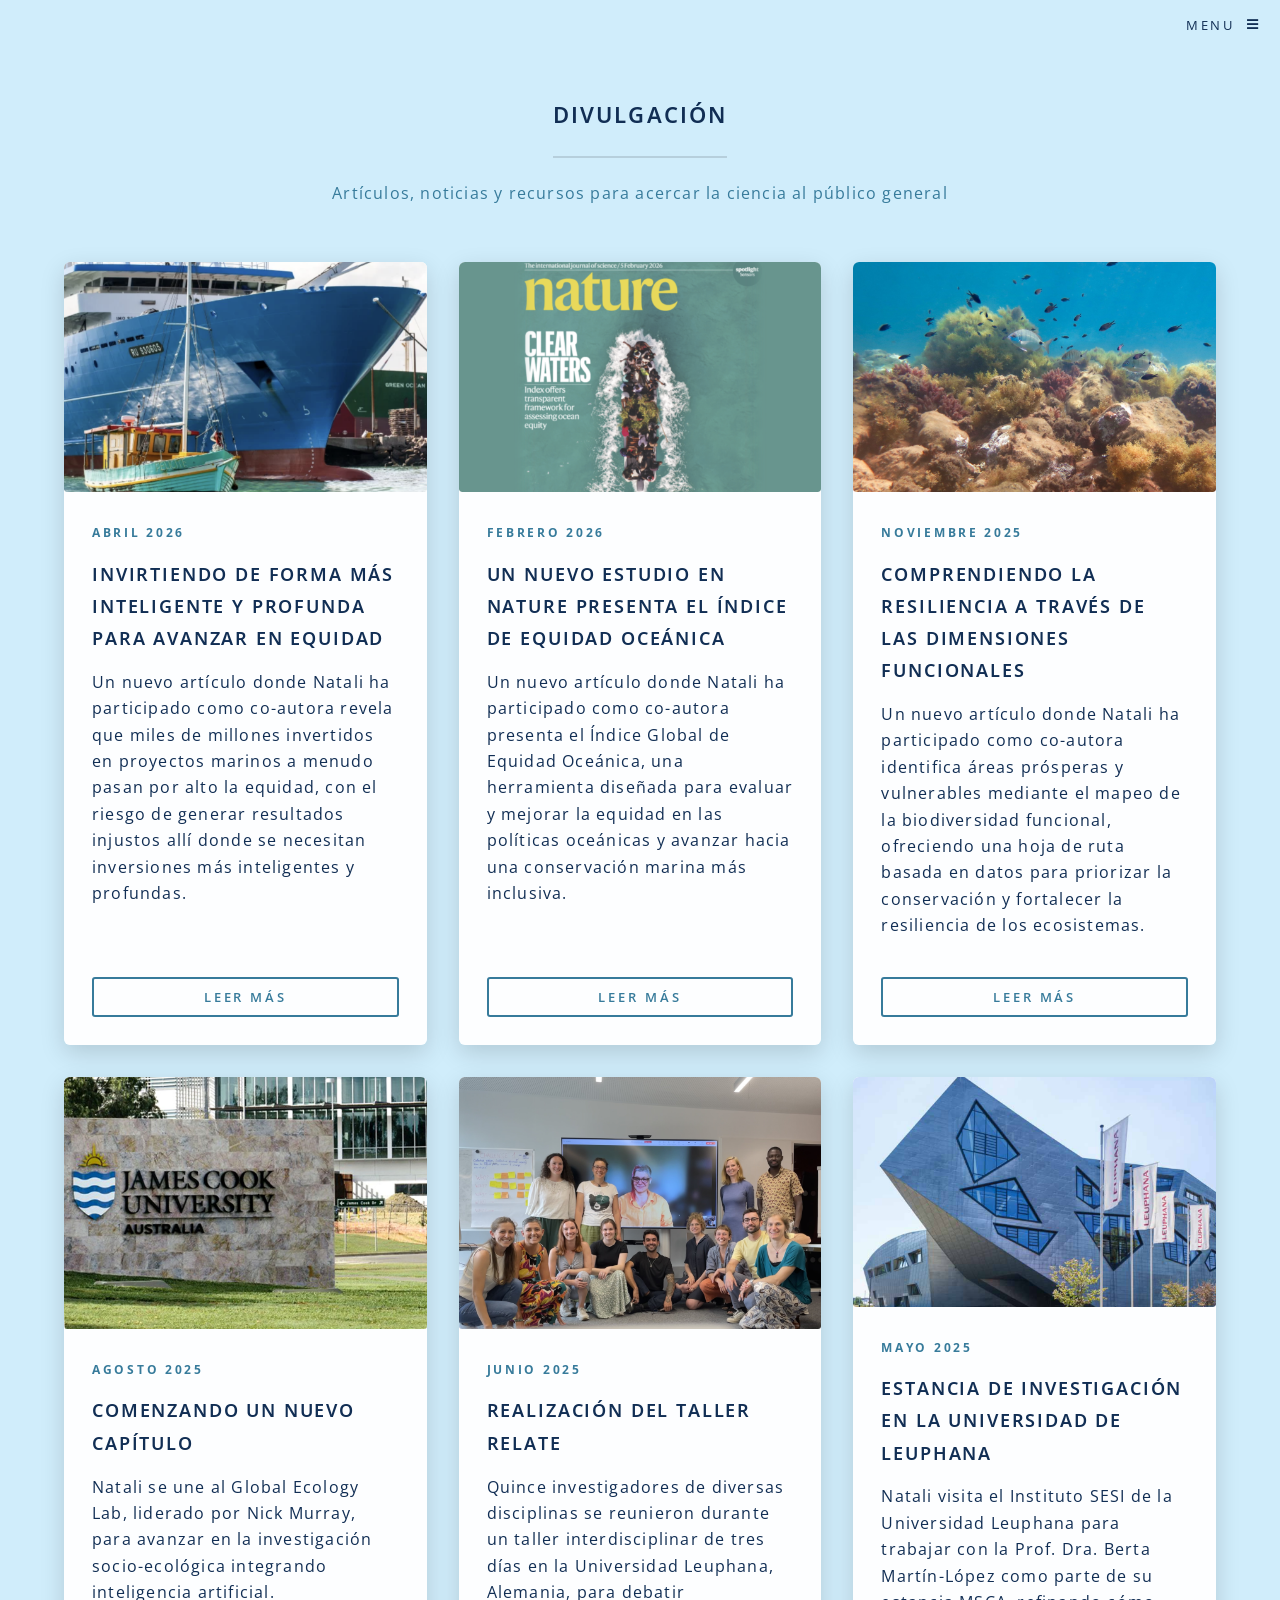
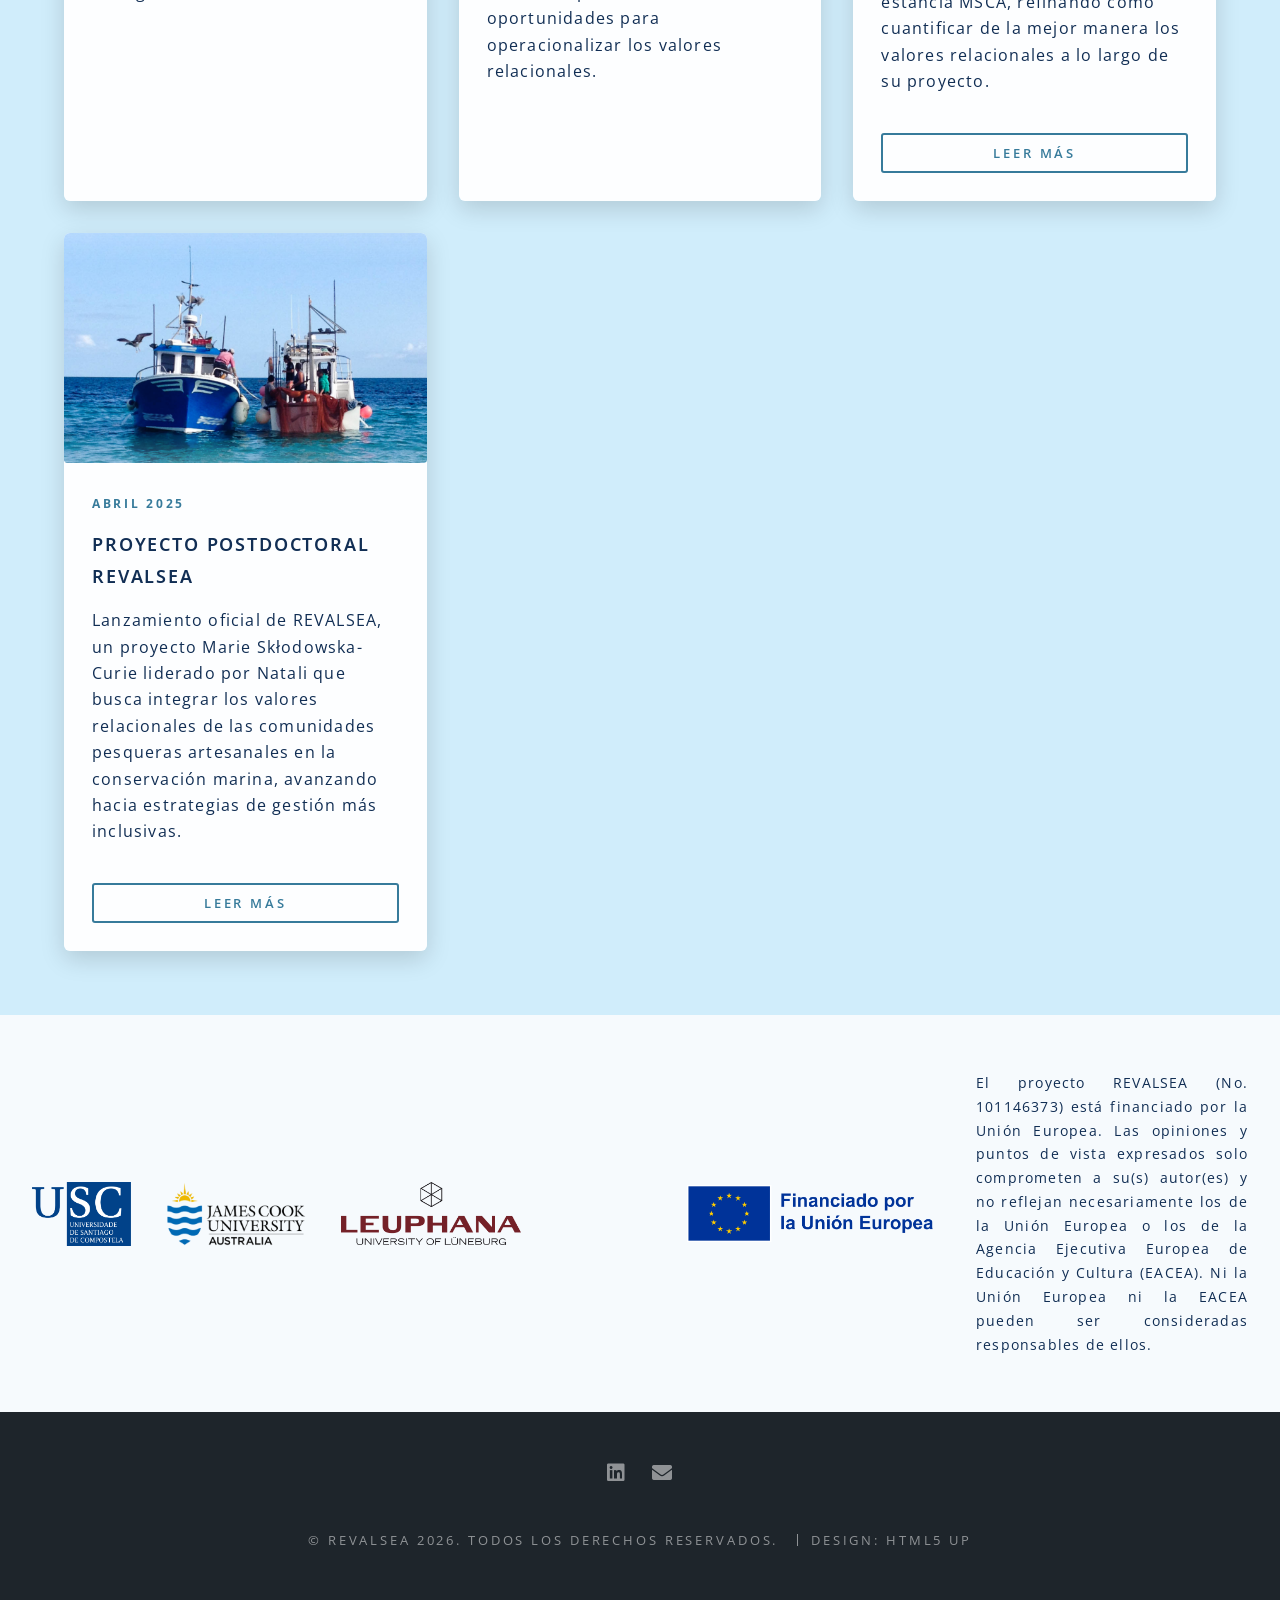
==== divulgación.html @ 4f354d88 "Rename elements.html to divulgación.html" ====
<!DOCTYPE HTML>
<!--
	Spectral by HTML5 UP
	html5up.net | @ajlkn
	Free for personal and commercial use under the CCA 3.0 license (html5up.net/license)
-->
<html>
	<head>
		<title>REVALSEA</title>
		<meta charset="utf-8" />
		<meta name="viewport" content="width=device-width, initial-scale=1, user-scalable=no" />
		<link rel="stylesheet" href="assets/css/main.css" />
		<noscript><link rel="stylesheet" href="assets/css/noscript.css" /></noscript>
	</head>
	<body class="landing is-preload">

		<!-- Page Wrapper -->
			<div id="page-wrapper">

				<!-- Header -->
					<header id="header" class="alt"> <h1><a href="index.html">revalsea</a></h1> 
						<nav id="nav">
							<ul>
								<li class="special">
									<a href="#menu" class="menuToggle"><span>Menu</span></a>
									<div id="menu">
										<ul>
											<li><a href="index.html">Inicio</a></li>
											<li><a href="generic.html">Equipo</a></li>
											<li><a href="elements.html">Divulgación</a></li>
										</ul>
									</div>
								</li>
							</ul>
						</nav>
					</header>
					
				<!-- Divulgación -->
					<section id="divulgacion" class="wrapper style3 special">
						<div class="inner">
							<header class="major">
								<h2>Divulgación</h2>
								<p>Artículos, noticias y recursos para acercar la ciencia al público general</p>
							</header>
					
							<div class="divulgacion-grid">

								<article class="divulgacion-card">
									<a href="https://doi.org/10.1038/s44458-026-00052-8" class="image" target="_blank" rel="noopener noreferrer">
										<img src="images/stakes.png" alt="" />
									</a>
					
									<div class="content">
										<span class="divulgacion-fecha">Abril 2026</span>
										<h3>Invirtiendo de forma más inteligente y profunda para avanzar en equidad</h3>
										<p>
											Un nuevo artículo donde Natali ha participado como co-autora revela que miles de millones 
											invertidos en proyectos marinos a menudo pasan por alto la equidad, con el riesgo de 
											generar resultados injustos allí donde se necesitan inversiones más inteligentes y profundas.
										</p>
					
										<a href="https://doi.org/10.1038/s44458-026-00052-8" class="button small" target="_blank" rel="noopener noreferrer">
											Leer más
										</a>
									</div>
								</article>


								<article class="divulgacion-card">
									<a href="https://doi.org/10.1038/s41586-025-09976-y" class="image" target="_blank" rel="noopener noreferrer">
										<img src="images/nature2.png" alt="" />
									</a>
					
									<div class="content">
										<span class="divulgacion-fecha">Febrero 2026</span>
										<h3>Un nuevo estudio en Nature presenta el Índice de Equidad Oceánica</h3>
										<p>
											Un nuevo artículo donde Natali ha participado como co-autora presenta el Índice Global de Equidad Oceánica, una 
											herramienta diseñada para evaluar y mejorar la equidad en las políticas oceánicas y avanzar hacia una conservación
											marina más inclusiva.
										</p>
					
										<a href="https://doi.org/10.1038/s41586-025-09976-y" class="button small" target="_blank" rel="noopener noreferrer">
											Leer más
										</a>
									</div>
								</article>

								<article class="divulgacion-card">
									<a href="https://onlinelibrary.wiley.com/doi/10.1111/ddi.70091" class="image" target="_blank" rel="noopener noreferrer">
										<img src="images/ddi.png" alt="" />
									</a>
					
									<div class="content">
										<span class="divulgacion-fecha">Noviembre 2025</span>
										<h3>Comprendiendo la resiliencia a través de las dimensiones funcionales</h3>
										<p>
											Un nuevo artículo donde Natali ha participado como co-autora identifica áreas prósperas y vulnerables mediante 
											el mapeo de la biodiversidad funcional, ofreciendo una hoja de ruta basada en datos para priorizar la conservación 
											y fortalecer la resiliencia de los ecosistemas.
										</p>
					
										<a href="https://onlinelibrary.wiley.com/doi/10.1111/ddi.70091" class="button small" target="_blank" rel="noopener noreferrer">
											Leer más
										</a>
									</div>
								</article>

								<article class="divulgacion-card">
									<img src="images/jcu_final.png" alt="" class="image" />
					
									<div class="content">
										<span class="divulgacion-fecha">Agosto 2025</span>
										<h3>Comenzando un nuevo capítulo</h3>
										<p>
											Natali se une al Global Ecology Lab, liderado por Nick Murray, para avanzar en la investigación 
											socio-ecológica integrando inteligencia artificial.
										</p>
					
									
									</div>
								</article>
					
								<article class="divulgacion-card">
									<img src="images/relate.png" alt="" class="image" />
					
									<div class="content">
										<span class="divulgacion-fecha">Junio 2025</span>
										<h3>Realización del taller RELATE</h3>
										<p>
											Quince investigadores de diversas disciplinas se reunieron durante un taller interdisciplinar 
											de tres días en la Universidad Leuphana, Alemania, para debatir oportunidades para operacionalizar 
											los valores relacionales.
										</p>
					
									
									</div>
								</article>
					
								<article class="divulgacion-card">
									<a href="https://www.leuphana.de/en/research/news/single-view/2025/06/03/natali-lazzari-is-researching-at-leuphana-how-the-value-of-nature-can-be-measured.html" class="image" target="_blank" rel="noopener noreferrer">
										<img src="images/leuphana.png" alt="" />
									</a>
					
									<div class="content">
										<span class="divulgacion-fecha">Mayo 2025</span>
										<h3>Estancia de investigación en la Universidad de Leuphana</h3>
										<p>
											Natali visita el Instituto SESI de la Universidad Leuphana para trabajar con la Prof. Dra. 
											Berta Martín-López como parte de su estancia MSCA, refinando cómo cuantificar de la mejor manera 
											los valores relacionales a lo largo de su proyecto.
										</p>
					
										<a href="https://www.leuphana.de/en/research/news/single-view/2025/06/03/natali-lazzari-is-researching-at-leuphana-how-the-value-of-nature-can-be-measured.html" class="button small" target="_blank" rel="noopener noreferrer">
											Leer más
										</a>
									</div>
								</article>
					
								<article class="divulgacion-card">
									<a href="https://cordis.europa.eu/project/id/101146373/es" class="image" target="_blank" rel="noopener noreferrer">
										<img src="images/revalsea_news.png" alt="" />
									</a>
					
									<div class="content">
										<span class="divulgacion-fecha">Abril 2025</span>
										<h3>Proyecto postdoctoral REVALSEA</h3>
										<p>
											Lanzamiento oficial de REVALSEA, un proyecto Marie Skłodowska-Curie liderado por Natali 
											que busca integrar los valores relacionales de las comunidades pesqueras artesanales en 
											la conservación marina, avanzando hacia estrategias de gestión más inclusivas.
										</p>
					
										<a href="https://cordis.europa.eu/project/id/101146373/es" class="button small" target="_blank" rel="noopener noreferrer">
											Leer más
										</a>
									</div>
								</article>
					
							</div>
						</div>
					</section>


				<!-- Sección logos / colaboración -->
							<section id="partners" class="partners-section">
							  <div class="inner partners-row">
							
							    <div class="partners-left">
							      <img src="images/usc.png" alt="Logo institución 1" />
							      <img src="images/jcu2.png" alt="Logo institución 2" />
							      <img src="images/leuphanalogo.png" alt="Logo institución 3" />
							    </div>
							
							    <div class="partners-right">
							      <img src="images/ES_FundedbytheEU_RGB_POS.png" alt="Logo Unión Europea" />
							      <p>El proyecto REVALSEA (No. 101146373) está financiado por la Unión Europea. Las opiniones y puntos de vista expresados solo comprometen a su(s) autor(es) y no reflejan 
								  necesariamente los de la Unión Europea o los de la Agencia Ejecutiva Europea de Educación y Cultura (EACEA). Ni la Unión Europea ni la EACEA pueden ser consideradas 
								  responsables de ellos. 
						      </p>
						    </div>
						
						  </div>
						</section>
				
				<!-- Footer -->
					<footer id="footer">
						<ul class="icons">
							<li><a href="https://www.linkedin.com/in/natali-lazzari-32a2b91ba/" class="icon brands fa-linkedin"><span class="label">LinkedIn</span></a></li>
							<li><a href="mailto:lazzari.natali@gmail.com" class="icon solid fa-envelope"><span class="label">Email</span></a></li>
						</ul>
						<ul class="copyright">
							<li>&copy; REVALSEA 2026. Todos los derechos reservados.</li>
							<li>Design: HTML5 UP</li>
						</ul>
					</footer>

				</div>

		<!-- Scripts -->
			<script src="assets/js/jquery.min.js"></script>
			<script src="assets/js/jquery.scrollex.min.js"></script>
			<script src="assets/js/jquery.scrolly.min.js"></script>
			<script src="assets/js/browser.min.js"></script>
			<script src="assets/js/breakpoints.min.js"></script>
			<script src="assets/js/util.js"></script>
			<script src="assets/js/main.js"></script>

	</body>
</html>
---- assets/css/main.css ----
@import url(fontawesome-all.min.css);
@import url("https://fonts.googleapis.com/css?family=Open+Sans:400,400italic,600,600italic,800,800italic");

/*
	Spectral by HTML5 UP
	html5up.net | @ajlkn
	Free for personal and commercial use under the CCA 3.0 license (html5up.net/license)
*/

html, body, div, span, applet, object,
iframe, h1, h2, h3, h4, h5, h6, p, blockquote,
pre, a, abbr, acronym, address, big, cite,
code, del, dfn, em, img, ins, kbd, q, s, samp,
small, strike, strong, sub, sup, tt, var, b,
u, i, center, dl, dt, dd, ol, ul, li, fieldset,
form, label, legend, table, caption, tbody,
tfoot, thead, tr, th, td, article, aside,
canvas, details, embed, figure, figcaption,
footer, header, hgroup, menu, nav, output, ruby,
section, summary, time, mark, audio, video {
	margin: 0;
	padding: 0;
	border: 0;
	font-size: 100%;
	font: inherit;
	vertical-align: baseline;}

article, aside, details, figcaption, figure,
footer, header, hgroup, menu, nav, section {
	display: block;}

body {
	line-height: 1;
}

ol, ul {
	list-style: none;
}

blockquote, q {
	quotes: none;
}

	blockquote:before, blockquote:after, q:before, q:after {
		content: '';
		content: none;
	}

table {
	border-collapse: collapse;
	border-spacing: 0;
}

body {
	-webkit-text-size-adjust: none;
}

mark {
	background-color: transparent;
	color: inherit;
}

input::-moz-focus-inner {
	border: 0;
	padding: 0;
}

input, select, textarea {
	-moz-appearance: none;
	-webkit-appearance: none;
	-ms-appearance: none;
	appearance: none;
}

/* Basic */

	@-ms-viewport {
		width: device-width;
	}

	html {
		box-sizing: border-box;
	}

	*, *:before, *:after {
		box-sizing: inherit;
	}

	body {
		background: #2e3842;
	}

		body.is-preload *, body.is-preload *:before, body.is-preload *:after {
			-moz-animation: none !important;
			-webkit-animation: none !important;
			-ms-animation: none !important;
			animation: none !important;
			-moz-transition: none !important;
			-webkit-transition: none !important;
			-ms-transition: none !important;
			transition: none !important;
		}


	body, input, select, textarea {
		color: #fff;
		font-family: "Open Sans", Helvetica, sans-serif;
		font-size: 15pt;
		font-weight: 400;
		letter-spacing: 0.075em;
		line-height: 1.65em;
	}

		@media screen and (max-width: 1680px) {

			body, input, select, textarea {
				font-size: 13pt;
			}

		}

		@media screen and (max-width: 1280px) {

			body, input, select, textarea {
				font-size: 12pt;
			}

		}

		@media screen and (max-width: 736px) {

			body, input, select, textarea {
				font-size: 11pt;
				letter-spacing: 0.0375em;
			}

		}

	a {
		-moz-transition: color 0.2s ease, border-bottom-color 0.2s ease;
		-webkit-transition: color 0.2s ease, border-bottom-color 0.2s ease;
		-ms-transition: color 0.2s ease, border-bottom-color 0.2s ease;
		transition: color 0.2s ease, border-bottom-color 0.2s ease;
		border-bottom: dotted 1px;
		color: inherit;
		text-decoration: none;
	}

		a:hover {
			border-bottom-color: transparent;
		}

	strong, b {
		color: #fff;
		font-weight: 600;
	}

	em, i {
		font-style: italic;
	}

	p {
		margin: 0 0 2em 0;
	}

	h1, h2, h3, h4, h5, h6 {
		color: #fff;
		font-weight: 630;
		letter-spacing: 0.1em;
		line-height: 1em;
		margin: 0 0 1em 0;
		text-transform: uppercase;
	}

		h1 a, h2 a, h3 a, h4 a, h5 a, h6 a {
			color: inherit;
			text-decoration: none;
		}

	h2 {
		font-size: 1.35em;
		line-height: 1.75em;
	}

		@media screen and (max-width: 736px) {

			h2 {
				font-size: 1.1em;
				line-height: 1.65em;
			}

		}

	h3 {
		font-size: 1.15em;
		line-height: 1.75em;
	}

		@media screen and (max-width: 736px) {

			h3 {
				font-size: 1em;
				line-height: 1.65em;
			}

		}

	h4 {
		font-size: 1em;
		line-height: 1.5em;
	}

	h5 {
		font-size: 0.8em;
		line-height: 1.5em;
	}

	h6 {
		font-size: 0.7em;
		line-height: 1.5em;
	}

	sub {
		font-size: 0.8em;
		position: relative;
		top: 0.5em;
	}

	sup {
		font-size: 0.8em;
		position: relative;
		top: -0.5em;
	}

	hr {
		border: 0;
		border-bottom: solid 2px #fff;
		margin: 3em 0;
	}

		hr.major {
			margin: 4.5em 0;
		}

	blockquote {
		border-left: solid 4px #fff;
		font-style: italic;
		margin: 0 0 2em 0;
		padding: 0.5em 0 0.5em 2em;
	}

	code {
		background: rgba(144, 144, 144, 0.25);
		border-radius: 3px;
		font-family: "Courier New", monospace;
		font-size: 0.9em;
		letter-spacing: 0;
		margin: 0 0.25em;
		padding: 0.25em 0.65em;
	}

	pre {
		-webkit-overflow-scrolling: touch;
		font-family: "Courier New", monospace;
		font-size: 0.9em;
		margin: 0 0 2em 0;
	}

		pre code {
			display: block;
			line-height: 1.75em;
			padding: 1em 1.5em;
			overflow-x: auto;
		}

	.align-left {
		text-align: left;
	}

	.align-center {
		text-align: center;
	}

	.align-right {
		text-align: right;
	}

/* Row */

	.row {
		display: flex;
		flex-wrap: wrap;
		box-sizing: border-box;
		align-items: stretch;
	}

		.row > * {
			box-sizing: border-box;
		}

		.row.gtr-uniform > * > :last-child {
			margin-bottom: 0;
		}

		.row.aln-left {
			justify-content: flex-start;
		}

		.row.aln-center {
			justify-content: center;
		}

		.row.aln-right {
			justify-content: flex-end;
		}

		.row.aln-top {
			align-items: flex-start;
		}

		.row.aln-middle {
			align-items: center;
		}

		.row.aln-bottom {
			align-items: flex-end;
		}

		.row > .imp {
			order: -1;
		}

		.row > .col-1 {
			width: 8.33333%;
		}

		.row > .off-1 {
			margin-left: 8.33333%;
		}

		.row > .col-2 {
			width: 16.66667%;
		}

		.row > .off-2 {
			margin-left: 16.66667%;
		}

		.row > .col-3 {
			width: 25%;
		}

		.row > .off-3 {
			margin-left: 25%;
		}

		.row > .col-4 {
			width: 33.33333%;
		}

		.row > .off-4 {
			margin-left: 33.33333%;
		}

		.row > .col-5 {
			width: 41.66667%;
		}

		.row > .off-5 {
			margin-left: 41.66667%;
		}

		.row > .col-6 {
			width: 50%;
		}

		.row > .off-6 {
			margin-left: 50%;
		}

		.row > .col-7 {
			width: 58.33333%;
		}

		.row > .off-7 {
			margin-left: 58.33333%;
		}

		.row > .col-8 {
			width: 66.66667%;
		}

		.row > .off-8 {
			margin-left: 66.66667%;
		}

		.row > .col-9 {
			width: 75%;
		}

		.row > .off-9 {
			margin-left: 75%;
		}

		.row > .col-10 {
			width: 83.33333%;
		}

		.row > .off-10 {
			margin-left: 83.33333%;
		}

		.row > .col-11 {
			width: 91.66667%;
		}

		.row > .off-11 {
			margin-left: 91.66667%;
		}

		.row > .col-12 {
			width: 100%;
		}

		.row > .off-12 {
			margin-left: 100%;
		}

		.row.gtr-0 {
			margin-top: 0;
			margin-left: 0em;
		}

			.row.gtr-0 > * {
				padding: 0 0 0 0em;
			}

			.row.gtr-0.gtr-uniform {
				margin-top: 0em;
			}

				.row.gtr-0.gtr-uniform > * {
					padding-top: 0em;
				}

		.row.gtr-25 {
			margin-top: 0;
			margin-left: -0.375em;
		}

			.row.gtr-25 > * {
				padding: 0 0 0 0.375em;
			}

			.row.gtr-25.gtr-uniform {
				margin-top: -0.375em;
			}

				.row.gtr-25.gtr-uniform > * {
					padding-top: 0.375em;
				}

		.row.gtr-50 {
			margin-top: 0;
			margin-left: -0.75em;
		}

			.row.gtr-50 > * {
				padding: 0 0 0 0.75em;
			}

			.row.gtr-50.gtr-uniform {
				margin-top: -0.75em;
			}

				.row.gtr-50.gtr-uniform > * {
					padding-top: 0.75em;
				}

		.row {
			margin-top: 0;
			margin-left: -1.5em;
		}

			.row > * {
				padding: 0 0 0 1.5em;
			}

			.row.gtr-uniform {
				margin-top: -1.5em;
			}

				.row.gtr-uniform > * {
					padding-top: 1.5em;
				}

		.row.gtr-150 {
			margin-top: 0;
			margin-left: -2.25em;
		}

			.row.gtr-150 > * {
				padding: 0 0 0 2.25em;
			}

			.row.gtr-150.gtr-uniform {
				margin-top: -2.25em;
			}

				.row.gtr-150.gtr-uniform > * {
					padding-top: 2.25em;
				}

		.row.gtr-200 {
			margin-top: 0;
			margin-left: -3em;
		}

			.row.gtr-200 > * {
				padding: 0 0 0 3em;
			}

			.row.gtr-200.gtr-uniform {
				margin-top: -3em;
			}

				.row.gtr-200.gtr-uniform > * {
					padding-top: 3em;
				}

		@media screen and (max-width: 1680px) {

			.row {
				display: flex;
				flex-wrap: wrap;
				box-sizing: border-box;
				align-items: stretch;
			}

				.row > * {
					box-sizing: border-box;
				}

				.row.gtr-uniform > * > :last-child {
					margin-bottom: 0;
				}

				.row.aln-left {
					justify-content: flex-start;
				}

				.row.aln-center {
					justify-content: center;
				}

				.row.aln-right {
					justify-content: flex-end;
				}

				.row.aln-top {
					align-items: flex-start;
				}

				.row.aln-middle {
					align-items: center;
				}

				.row.aln-bottom {
					align-items: flex-end;
				}

				.row > .imp-xlarge {
					order: -1;
				}

				.row > .col-1-xlarge {
					width: 8.33333%;
				}

				.row > .off-1-xlarge {
					margin-left: 8.33333%;
				}

				.row > .col-2-xlarge {
					width: 16.66667%;
				}

				.row > .off-2-xlarge {
					margin-left: 16.66667%;
				}

				.row > .col-3-xlarge {
					width: 25%;
				}

				.row > .off-3-xlarge {
					margin-left: 25%;
				}

				.row > .col-4-xlarge {
					width: 33.33333%;
				}

				.row > .off-4-xlarge {
					margin-left: 33.33333%;
				}

				.row > .col-5-xlarge {
					width: 41.66667%;
				}

				.row > .off-5-xlarge {
					margin-left: 41.66667%;
				}

				.row > .col-6-xlarge {
					width: 50%;
				}

				.row > .off-6-xlarge {
					margin-left: 50%;
				}

				.row > .col-7-xlarge {
					width: 58.33333%;
				}

				.row > .off-7-xlarge {
					margin-left: 58.33333%;
				}

				.row > .col-8-xlarge {
					width: 66.66667%;
				}

				.row > .off-8-xlarge {
					margin-left: 66.66667%;
				}

				.row > .col-9-xlarge {
					width: 75%;
				}

				.row > .off-9-xlarge {
					margin-left: 75%;
				}

				.row > .col-10-xlarge {
					width: 83.33333%;
				}

				.row > .off-10-xlarge {
					margin-left: 83.33333%;
				}

				.row > .col-11-xlarge {
					width: 91.66667%;
				}

				.row > .off-11-xlarge {
					margin-left: 91.66667%;
				}

				.row > .col-12-xlarge {
					width: 100%;
				}

				.row > .off-12-xlarge {
					margin-left: 100%;
				}

				.row.gtr-0 {
					margin-top: 0;
					margin-left: 0em;
				}

					.row.gtr-0 > * {
						padding: 0 0 0 0em;
					}

					.row.gtr-0.gtr-uniform {
						margin-top: 0em;
					}

						.row.gtr-0.gtr-uniform > * {
							padding-top: 0em;
						}

				.row.gtr-25 {
					margin-top: 0;
					margin-left: -0.375em;
				}

					.row.gtr-25 > * {
						padding: 0 0 0 0.375em;
					}

					.row.gtr-25.gtr-uniform {
						margin-top: -0.375em;
					}

						.row.gtr-25.gtr-uniform > * {
							padding-top: 0.375em;
						}

				.row.gtr-50 {
					margin-top: 0;
					margin-left: -0.75em;
				}

					.row.gtr-50 > * {
						padding: 0 0 0 0.75em;
					}

					.row.gtr-50.gtr-uniform {
						margin-top: -0.75em;
					}

						.row.gtr-50.gtr-uniform > * {
							padding-top: 0.75em;
						}

				.row {
					margin-top: 0;
					margin-left: -1.5em;
				}

					.row > * {
						padding: 0 0 0 1.5em;
					}

					.row.gtr-uniform {
						margin-top: -1.5em;
					}

						.row.gtr-uniform > * {
							padding-top: 1.5em;
						}

				.row.gtr-150 {
					margin-top: 0;
					margin-left: -2.25em;
				}

					.row.gtr-150 > * {
						padding: 0 0 0 2.25em;
					}

					.row.gtr-150.gtr-uniform {
						margin-top: -2.25em;
					}

						.row.gtr-150.gtr-uniform > * {
							padding-top: 2.25em;
						}

				.row.gtr-200 {
					margin-top: 0;
					margin-left: -3em;
				}

					.row.gtr-200 > * {
						padding: 0 0 0 3em;
					}

					.row.gtr-200.gtr-uniform {
						margin-top: -3em;
					}

						.row.gtr-200.gtr-uniform > * {
							padding-top: 3em;
						}

		}

		@media screen and (max-width: 1280px) {

			.row {
				display: flex;
				flex-wrap: wrap;
				box-sizing: border-box;
				align-items: stretch;
			}

				.row > * {
					box-sizing: border-box;
				}

				.row.gtr-uniform > * > :last-child {
					margin-bottom: 0;
				}

				.row.aln-left {
					justify-content: flex-start;
				}

				.row.aln-center {
					justify-content: center;
				}

				.row.aln-right {
					justify-content: flex-end;
				}

				.row.aln-top {
					align-items: flex-start;
				}

				.row.aln-middle {
					align-items: center;
				}

				.row.aln-bottom {
					align-items: flex-end;
				}

				.row > .imp-large {
					order: -1;
				}

				.row > .col-1-large {
					width: 8.33333%;
				}

				.row > .off-1-large {
					margin-left: 8.33333%;
				}

				.row > .col-2-large {
					width: 16.66667%;
				}

				.row > .off-2-large {
					margin-left: 16.66667%;
				}

				.row > .col-3-large {
					width: 25%;
				}

				.row > .off-3-large {
					margin-left: 25%;
				}

				.row > .col-4-large {
					width: 33.33333%;
				}

				.row > .off-4-large {
					margin-left: 33.33333%;
				}

				.row > .col-5-large {
					width: 41.66667%;
				}

				.row > .off-5-large {
					margin-left: 41.66667%;
				}

				.row > .col-6-large {
					width: 50%;
				}

				.row > .off-6-large {
					margin-left: 50%;
				}

				.row > .col-7-large {
					width: 58.33333%;
				}

				.row > .off-7-large {
					margin-left: 58.33333%;
				}

				.row > .col-8-large {
					width: 66.66667%;
				}

				.row > .off-8-large {
					margin-left: 66.66667%;
				}

				.row > .col-9-large {
					width: 75%;
				}

				.row > .off-9-large {
					margin-left: 75%;
				}

				.row > .col-10-large {
					width: 83.33333%;
				}

				.row > .off-10-large {
					margin-left: 83.33333%;
				}

				.row > .col-11-large {
					width: 91.66667%;
				}

				.row > .off-11-large {
					margin-left: 91.66667%;
				}

				.row > .col-12-large {
					width: 100%;
				}

				.row > .off-12-large {
					margin-left: 100%;
				}

				.row.gtr-0 {
					margin-top: 0;
					margin-left: 0em;
				}

					.row.gtr-0 > * {
						padding: 0 0 0 0em;
					}

					.row.gtr-0.gtr-uniform {
						margin-top: 0em;
					}

						.row.gtr-0.gtr-uniform > * {
							padding-top: 0em;
						}

				.row.gtr-25 {
					margin-top: 0;
					margin-left: -0.375em;
				}

					.row.gtr-25 > * {
						padding: 0 0 0 0.375em;
					}

					.row.gtr-25.gtr-uniform {
						margin-top: -0.375em;
					}

						.row.gtr-25.gtr-uniform > * {
							padding-top: 0.375em;
						}

				.row.gtr-50 {
					margin-top: 0;
					margin-left: -0.75em;
				}

					.row.gtr-50 > * {
						padding: 0 0 0 0.75em;
					}

					.row.gtr-50.gtr-uniform {
						margin-top: -0.75em;
					}

						.row.gtr-50.gtr-uniform > * {
							padding-top: 0.75em;
						}

				.row {
					margin-top: 0;
					margin-left: -1.5em;
				}

					.row > * {
						padding: 0 0 0 1.5em;
					}

					.row.gtr-uniform {
						margin-top: -1.5em;
					}

						.row.gtr-uniform > * {
							padding-top: 1.5em;
						}

				.row.gtr-150 {
					margin-top: 0;
					margin-left: -2.25em;
				}

					.row.gtr-150 > * {
						padding: 0 0 0 2.25em;
					}

					.row.gtr-150.gtr-uniform {
						margin-top: -2.25em;
					}

						.row.gtr-150.gtr-uniform > * {
							padding-top: 2.25em;
						}

				.row.gtr-200 {
					margin-top: 0;
					margin-left: -3em;
				}

					.row.gtr-200 > * {
						padding: 0 0 0 3em;
					}

					.row.gtr-200.gtr-uniform {
						margin-top: -3em;
					}

						.row.gtr-200.gtr-uniform > * {
							padding-top: 3em;
						}

		}

		@media screen and (max-width: 980px) {

			.row {
				display: flex;
				flex-wrap: wrap;
				box-sizing: border-box;
				align-items: stretch;
			}

				.row > * {
					box-sizing: border-box;
				}

				.row.gtr-uniform > * > :last-child {
					margin-bottom: 0;
				}

				.row.aln-left {
					justify-content: flex-start;
				}

				.row.aln-center {
					justify-content: center;
				}

				.row.aln-right {
					justify-content: flex-end;
				}

				.row.aln-top {
					align-items: flex-start;
				}

				.row.aln-middle {
					align-items: center;
				}

				.row.aln-bottom {
					align-items: flex-end;
				}

				.row > .imp-medium {
					order: -1;
				}

				.row > .col-1-medium {
					width: 8.33333%;
				}

				.row > .off-1-medium {
					margin-left: 8.33333%;
				}

				.row > .col-2-medium {
					width: 16.66667%;
				}

				.row > .off-2-medium {
					margin-left: 16.66667%;
				}

				.row > .col-3-medium {
					width: 25%;
				}

				.row > .off-3-medium {
					margin-left: 25%;
				}

				.row > .col-4-medium {
					width: 33.33333%;
				}

				.row > .off-4-medium {
					margin-left: 33.33333%;
				}

				.row > .col-5-medium {
					width: 41.66667%;
				}

				.row > .off-5-medium {
					margin-left: 41.66667%;
				}

				.row > .col-6-medium {
					width: 50%;
				}

				.row > .off-6-medium {
					margin-left: 50%;
				}

				.row > .col-7-medium {
					width: 58.33333%;
				}

				.row > .off-7-medium {
					margin-left: 58.33333%;
				}

				.row > .col-8-medium {
					width: 66.66667%;
				}

				.row > .off-8-medium {
					margin-left: 66.66667%;
				}

				.row > .col-9-medium {
					width: 75%;
				}

				.row > .off-9-medium {
					margin-left: 75%;
				}

				.row > .col-10-medium {
					width: 83.33333%;
				}

				.row > .off-10-medium {
					margin-left: 83.33333%;
				}

				.row > .col-11-medium {
					width: 91.66667%;
				}

				.row > .off-11-medium {
					margin-left: 91.66667%;
				}

				.row > .col-12-medium {
					width: 100%;
				}

				.row > .off-12-medium {
					margin-left: 100%;
				}

				.row.gtr-0 {
					margin-top: 0;
					margin-left: 0em;
				}

					.row.gtr-0 > * {
						padding: 0 0 0 0em;
					}

					.row.gtr-0.gtr-uniform {
						margin-top: 0em;
					}

						.row.gtr-0.gtr-uniform > * {
							padding-top: 0em;
						}

				.row.gtr-25 {
					margin-top: 0;
					margin-left: -0.375em;
				}

					.row.gtr-25 > * {
						padding: 0 0 0 0.375em;
					}

					.row.gtr-25.gtr-uniform {
						margin-top: -0.375em;
					}

						.row.gtr-25.gtr-uniform > * {
							padding-top: 0.375em;
						}

				.row.gtr-50 {
					margin-top: 0;
					margin-left: -0.75em;
				}

					.row.gtr-50 > * {
						padding: 0 0 0 0.75em;
					}

					.row.gtr-50.gtr-uniform {
						margin-top: -0.75em;
					}

						.row.gtr-50.gtr-uniform > * {
							padding-top: 0.75em;
						}

				.row {
					margin-top: 0;
					margin-left: -1.5em;
				}

					.row > * {
						padding: 0 0 0 1.5em;
					}

					.row.gtr-uniform {
						margin-top: -1.5em;
					}

						.row.gtr-uniform > * {
							padding-top: 1.5em;
						}

				.row.gtr-150 {
					margin-top: 0;
					margin-left: -2.25em;
				}

					.row.gtr-150 > * {
						padding: 0 0 0 2.25em;
					}

					.row.gtr-150.gtr-uniform {
						margin-top: -2.25em;
					}

						.row.gtr-150.gtr-uniform > * {
							padding-top: 2.25em;
						}

				.row.gtr-200 {
					margin-top: 0;
					margin-left: -3em;
				}

					.row.gtr-200 > * {
						padding: 0 0 0 3em;
					}

					.row.gtr-200.gtr-uniform {
						margin-top: -3em;
					}

						.row.gtr-200.gtr-uniform > * {
							padding-top: 3em;
						}

		}

		@media screen and (max-width: 736px) {

			.row {
				display: flex;
				flex-wrap: wrap;
				box-sizing: border-box;
				align-items: stretch;
			}

				.row > * {
					box-sizing: border-box;
				}

				.row.gtr-uniform > * > :last-child {
					margin-bottom: 0;
				}

				.row.aln-left {
					justify-content: flex-start;
				}

				.row.aln-center {
					justify-content: center;
				}

				.row.aln-right {
					justify-content: flex-end;
				}

				.row.aln-top {
					align-items: flex-start;
				}

				.row.aln-middle {
					align-items: center;
				}

				.row.aln-bottom {
					align-items: flex-end;
				}

				.row > .imp-small {
					order: -1;
				}

				.row > .col-1-small {
					width: 8.33333%;
				}

				.row > .off-1-small {
					margin-left: 8.33333%;
				}

				.row > .col-2-small {
					width: 16.66667%;
				}

				.row > .off-2-small {
					margin-left: 16.66667%;
				}

				.row > .col-3-small {
					width: 25%;
				}

				.row > .off-3-small {
					margin-left: 25%;
				}

				.row > .col-4-small {
					width: 33.33333%;
				}

				.row > .off-4-small {
					margin-left: 33.33333%;
				}

				.row > .col-5-small {
					width: 41.66667%;
				}

				.row > .off-5-small {
					margin-left: 41.66667%;
				}

				.row > .col-6-small {
					width: 50%;
				}

				.row > .off-6-small {
					margin-left: 50%;
				}

				.row > .col-7-small {
					width: 58.33333%;
				}

				.row > .off-7-small {
					margin-left: 58.33333%;
				}

				.row > .col-8-small {
					width: 66.66667%;
				}

				.row > .off-8-small {
					margin-left: 66.66667%;
				}

				.row > .col-9-small {
					width: 75%;
				}

				.row > .off-9-small {
					margin-left: 75%;
				}

				.row > .col-10-small {
					width: 83.33333%;
				}

				.row > .off-10-small {
					margin-left: 83.33333%;
				}

				.row > .col-11-small {
					width: 91.66667%;
				}

				.row > .off-11-small {
					margin-left: 91.66667%;
				}

				.row > .col-12-small {
					width: 100%;
				}

				.row > .off-12-small {
					margin-left: 100%;
				}

				.row.gtr-0 {
					margin-top: 0;
					margin-left: 0em;
				}

					.row.gtr-0 > * {
						padding: 0 0 0 0em;
					}

					.row.gtr-0.gtr-uniform {
						margin-top: 0em;
					}

						.row.gtr-0.gtr-uniform > * {
							padding-top: 0em;
						}

				.row.gtr-25 {
					margin-top: 0;
					margin-left: -0.375em;
				}

					.row.gtr-25 > * {
						padding: 0 0 0 0.375em;
					}

					.row.gtr-25.gtr-uniform {
						margin-top: -0.375em;
					}

						.row.gtr-25.gtr-uniform > * {
							padding-top: 0.375em;
						}

				.row.gtr-50 {
					margin-top: 0;
					margin-left: -0.75em;
				}

					.row.gtr-50 > * {
						padding: 0 0 0 0.75em;
					}

					.row.gtr-50.gtr-uniform {
						margin-top: -0.75em;
					}

						.row.gtr-50.gtr-uniform > * {
							padding-top: 0.75em;
						}

				.row {
					margin-top: 0;
					margin-left: -1.5em;
				}

					.row > * {
						padding: 0 0 0 1.5em;
					}

					.row.gtr-uniform {
						margin-top: -1.5em;
					}

						.row.gtr-uniform > * {
							padding-top: 1.5em;
						}

				.row.gtr-150 {
					margin-top: 0;
					margin-left: -2.25em;
				}

					.row.gtr-150 > * {
						padding: 0 0 0 2.25em;
					}

					.row.gtr-150.gtr-uniform {
						margin-top: -2.25em;
					}

						.row.gtr-150.gtr-uniform > * {
							padding-top: 2.25em;
						}

				.row.gtr-200 {
					margin-top: 0;
					margin-left: -3em;
				}

					.row.gtr-200 > * {
						padding: 0 0 0 3em;
					}

					.row.gtr-200.gtr-uniform {
						margin-top: -3em;
					}

						.row.gtr-200.gtr-uniform > * {
							padding-top: 3em;
						}

		}

		@media screen and (max-width: 480px) {

			.row {
				display: flex;
				flex-wrap: wrap;
				box-sizing: border-box;
				align-items: stretch;
			}

				.row > * {
					box-sizing: border-box;
				}

				.row.gtr-uniform > * > :last-child {
					margin-bottom: 0;
				}

				.row.aln-left {
					justify-content: flex-start;
				}

				.row.aln-center {
					justify-content: center;
				}

				.row.aln-right {
					justify-content: flex-end;
				}

				.row.aln-top {
					align-items: flex-start;
				}

				.row.aln-middle {
					align-items: center;
				}

				.row.aln-bottom {
					align-items: flex-end;
				}

				.row > .imp-xsmall {
					order: -1;
				}

				.row > .col-1-xsmall {
					width: 8.33333%;
				}

				.row > .off-1-xsmall {
					margin-left: 8.33333%;
				}

				.row > .col-2-xsmall {
					width: 16.66667%;
				}

				.row > .off-2-xsmall {
					margin-left: 16.66667%;
				}

				.row > .col-3-xsmall {
					width: 25%;
				}

				.row > .off-3-xsmall {
					margin-left: 25%;
				}

				.row > .col-4-xsmall {
					width: 33.33333%;
				}

				.row > .off-4-xsmall {
					margin-left: 33.33333%;
				}

				.row > .col-5-xsmall {
					width: 41.66667%;
				}

				.row > .off-5-xsmall {
					margin-left: 41.66667%;
				}

				.row > .col-6-xsmall {
					width: 50%;
				}

				.row > .off-6-xsmall {
					margin-left: 50%;
				}

				.row > .col-7-xsmall {
					width: 58.33333%;
				}

				.row > .off-7-xsmall {
					margin-left: 58.33333%;
				}

				.row > .col-8-xsmall {
					width: 66.66667%;
				}

				.row > .off-8-xsmall {
					margin-left: 66.66667%;
				}

				.row > .col-9-xsmall {
					width: 75%;
				}

				.row > .off-9-xsmall {
					margin-left: 75%;
				}

				.row > .col-10-xsmall {
					width: 83.33333%;
				}

				.row > .off-10-xsmall {
					margin-left: 83.33333%;
				}

				.row > .col-11-xsmall {
					width: 91.66667%;
				}

				.row > .off-11-xsmall {
					margin-left: 91.66667%;
				}

				.row > .col-12-xsmall {
					width: 100%;
				}

				.row > .off-12-xsmall {
					margin-left: 100%;
				}

				.row.gtr-0 {
					margin-top: 0;
					margin-left: 0em;
				}

					.row.gtr-0 > * {
						padding: 0 0 0 0em;
					}

					.row.gtr-0.gtr-uniform {
						margin-top: 0em;
					}

						.row.gtr-0.gtr-uniform > * {
							padding-top: 0em;
						}

				.row.gtr-25 {
					margin-top: 0;
					margin-left: -0.375em;
				}

					.row.gtr-25 > * {
						padding: 0 0 0 0.375em;
					}

					.row.gtr-25.gtr-uniform {
						margin-top: -0.375em;
					}

						.row.gtr-25.gtr-uniform > * {
							padding-top: 0.375em;
						}

				.row.gtr-50 {
					margin-top: 0;
					margin-left: -0.75em;
				}

					.row.gtr-50 > * {
						padding: 0 0 0 0.75em;
					}

					.row.gtr-50.gtr-uniform {
						margin-top: -0.75em;
					}

						.row.gtr-50.gtr-uniform > * {
							padding-top: 0.75em;
						}

				.row {
					margin-top: 0;
					margin-left: -1.5em;
				}

					.row > * {
						padding: 0 0 0 1.5em;
					}

					.row.gtr-uniform {
						margin-top: -1.5em;
					}

						.row.gtr-uniform > * {
							padding-top: 1.5em;
						}

				.row.gtr-150 {
					margin-top: 0;
					margin-left: -2.25em;
				}

					.row.gtr-150 > * {
						padding: 0 0 0 2.25em;
					}

					.row.gtr-150.gtr-uniform {
						margin-top: -2.25em;
					}

						.row.gtr-150.gtr-uniform > * {
							padding-top: 2.25em;
						}

				.row.gtr-200 {
					margin-top: 0;
					margin-left: -3em;
				}

					.row.gtr-200 > * {
						padding: 0 0 0 3em;
					}

					.row.gtr-200.gtr-uniform {
						margin-top: -3em;
					}

						.row.gtr-200.gtr-uniform > * {
							padding-top: 3em;
						}

		}

/* Section/Article */

	section.special, article.special {
		text-align: center;
	}

	header p {
		color: rgba(255, 255, 255, 0.5);
		position: relative;
		top: -0.25em;
	}

	header h3 + p {
		font-size: 1.1em;
	}

	header h4 + p,
	header h5 + p,
	header h6 + p {
		font-size: 0.9em;
	}

	header.major {
		margin: 0 0 3.5em 0;
	}

		header.major h2, header.major h3, header.major h4, header.major h5, header.major h6 {
			border-bottom: solid 2px #fff;
			display: inline-block;
			padding-bottom: 1em;
			position: relative;
		}

			header.major h2:after, header.major h3:after, header.major h4:after, header.major h5:after, header.major h6:after {
				content: '';
				display: block;
				height: 1px;
			}

		header.major p {
			color: #fff;
			top: 0;
		}

		@media screen and (max-width: 736px) {

			header.major {
				margin: 0 0 2em 0;
			}

		}

	@media screen and (max-width: 980px) {

		header br {
			display: none;
		}

	}

/* Form */

	form {
		margin: 0 0 2em 0;
	}

	label {
		color: #fff;
		display: block;
		font-size: 0.9em;
		font-weight: 600;
		margin: 0 0 1em 0;
	}

	input[type="text"],
	input[type="password"],
	input[type="email"],
	select,
	textarea {
		-moz-appearance: none;
		-webkit-appearance: none;
		-ms-appearance: none;
		appearance: none;
		background-color: rgba(144, 144, 144, 0.25);
		border-radius: 3px;
		border: none;
		color: inherit;
		display: block;
		outline: 0;
		padding: 0 1em;
		text-decoration: none;
		width: 100%;
	}

		input[type="text"]:invalid,
		input[type="password"]:invalid,
		input[type="email"]:invalid,
		select:invalid,
		textarea:invalid {
			box-shadow: none;
		}

		input[type="text"]:focus,
		input[type="password"]:focus,
		input[type="email"]:focus,
		select:focus,
		textarea:focus {
			box-shadow: 0 0 0 2px #21b2a6;
		}

	select {
		background-size: 1.25em;
		background-repeat: no-repeat;
		background-position: calc(100% - 1em) center;
		height: 2.75em;
		padding-right: 2.75em;
		text-overflow: ellipsis;
	}

		select:focus::-ms-value {
			background-color: transparent;
		}

		select::-ms-expand {
			display: none;
		}

	input[type="text"],
	input[type="password"],
	input[type="email"],
	select {
		height: 2.75em;
	}

	textarea {
		padding: 0.75em 1em;
	}

	input[type="checkbox"],
	input[type="radio"] {
		-moz-appearance: none;
		-webkit-appearance: none;
		-ms-appearance: none;
		appearance: none;
		display: block;
		float: left;
		margin-right: -2em;
		opacity: 0;
		width: 1em;
		z-index: -1;
	}

		input[type="checkbox"] + label,
		input[type="radio"] + label {
			text-decoration: none;
			color: #fff;
			cursor: pointer;
			display: inline-block;
			font-size: 1em;
			font-weight: 400;
			padding-left: 2.4em;
			padding-right: 0.75em;
			position: relative;
		}

			input[type="checkbox"] + label:before,
			input[type="radio"] + label:before {
				-moz-osx-font-smoothing: grayscale;
				-webkit-font-smoothing: antialiased;
				display: inline-block;
				font-style: normal;
				font-variant: normal;
				text-rendering: auto;
				line-height: 1;
				text-transform: none !important;
				font-family: 'Font Awesome 5 Free';
				font-weight: 900;
			}

			input[type="checkbox"] + label:before,
			input[type="radio"] + label:before {
				background: rgba(144, 144, 144, 0.25);
				border-radius: 3px;
				content: '';
				display: inline-block;
				font-size: 0.8em;
				height: 2.0625em;
				left: 0;
				line-height: 2.0625em;
				position: absolute;
				text-align: center;
				top: 0;
				width: 2.0625em;
			}

		input[type="checkbox"]:checked + label:before,
		input[type="radio"]:checked + label:before {
			background: #2e3842;
			color: #fff;
			content: '\f00c';
		}

		input[type="checkbox"]:focus + label:before,
		input[type="radio"]:focus + label:before {
			box-shadow: 0 0 0 2px #21b2a6;
		}

	input[type="checkbox"] + label:before {
		border-radius: 3px;
	}

	input[type="radio"] + label:before {
		border-radius: 100%;
	}

	::-webkit-input-placeholder {
		color: rgba(255, 255, 255, 0.5) !important;
		opacity: 1.0;
	}

	:-moz-placeholder {
		color: rgba(255, 255, 255, 0.5) !important;
		opacity: 1.0;
	}

	::-moz-placeholder {
		color: rgba(255, 255, 255, 0.5) !important;
		opacity: 1.0;
	}

	:-ms-input-placeholder {
		color: rgba(255, 255, 255, 0.5) !important;
		opacity: 1.0;
	}

/* Box */

	.box {
		border-radius: 3px;
		border: solid 2px #fff;
		margin-bottom: 2em;
		padding: 1.5em;
	}

		.box > :last-child,
		.box > :last-child > :last-child,
		.box > :last-child > :last-child > :last-child {
			margin-bottom: 0;
		}

		.box.alt {
			border: 0;
			border-radius: 0;
			padding: 0;
		}

/* Icon */

	.icon {
		text-decoration: none;
		border-bottom: none;
		position: relative;
	}

		.icon:before {
			-moz-osx-font-smoothing: grayscale;
			-webkit-font-smoothing: antialiased;
			display: inline-block;
			font-style: normal;
			font-variant: normal;
			text-rendering: auto;
			line-height: 1;
			text-transform: none !important;
			font-family: 'Font Awesome 5 Free';
			font-weight: 400;
		}

		.icon > .label {
			display: none;
		}

		.icon:before {
			line-height: inherit;
		}

		.icon.solid:before {
			font-weight: 900;
		}

		.icon.brands:before {
			font-family: 'Font Awesome 5 Brands';
		}

		.icon.major {
			-moz-transform: rotate(-45deg);
			-webkit-transform: rotate(-45deg);
			-ms-transform: rotate(-45deg);
			transform: rotate(-45deg);
			border-radius: 3px;
			border: solid 2px #fff;
			display: inline-block;
			font-size: 1.35em;
			height: calc(3em + 2px);
			line-height: 3em;
			text-align: center;
			width: calc(3em + 2px);
		}

			.icon.major:before {
				-moz-transform: rotate(45deg);
				-webkit-transform: rotate(45deg);
				-ms-transform: rotate(45deg);
				transform: rotate(45deg);
				display: inline-block;
				font-size: 1.5em;
			}

			@media screen and (max-width: 736px) {

				.icon.major {
					font-size: 1em;
				}

			}

		.icon.style1 {
			color: #00ffcc;
		}

		.icon.style2 {
			color: #00f0ff;
		}

		.icon.style3 {
			color: #76ddff;
		}

/* Image */

	.image {
		border-radius: 3px;
		border: 0;
		display: inline-block;
		position: relative;
	}

		.image img {
			border-radius: 3px;
			display: block;
		}

		.image.left {
			float: left;
			margin: 0 2em 2em 0;
			top: 0.25em;
		}

		.image.right {
			float: right;
			margin: 0 0 2em 2em;
			top: 0.25em;
		}

		.image.left, .image.right {
			max-width: 40%;
		}

			.image.left img, .image.right img {
				width: 100%;
			}

		.image.fit {
			display: block;
			margin: 0 0 2em 0;
			width: 100%;
		}

			.image.fit img {
				width: 100%;
			}

/* List */

	ol {
		list-style: decimal;
		margin: 0 0 2em 0;
		padding-left: 1.25em;
	}

		ol li {
			padding-left: 0.25em;
		}

	ul {
		list-style: disc;
		margin: 0 0 2em 0;
		padding-left: 1em;
	}

		ul li {
			padding-left: 0.5em;
		}

		ul.alt {
			list-style: none;
			padding-left: 0;
		}

			ul.alt li {
				border-top: solid 1px #fff;
				padding: 0.5em 0;
			}

				ul.alt li:first-child {
					border-top: 0;
					padding-top: 0;
				}

	dl {
		margin: 0 0 2em 0;
	}

/* Actions */

	ul.actions {
		display: -moz-flex;
		display: -webkit-flex;
		display: -ms-flex;
		display: flex;
		cursor: default;
		list-style: none;
		margin-left: -1em;
		padding-left: 0;
	}

		ul.actions li {
			padding: 0 0 0 1em;
			vertical-align: middle;
		}

		ul.actions.special {
			-moz-justify-content: center;
			-webkit-justify-content: center;
			-ms-justify-content: center;
			justify-content: center;
			width: 100%;
			margin-left: 0;
		}

			ul.actions.special li:first-child {
				padding-left: 0;
			}

		ul.actions.stacked {
			-moz-flex-direction: column;
			-webkit-flex-direction: column;
			-ms-flex-direction: column;
			flex-direction: column;
			margin-left: 0;
		}

			ul.actions.stacked li {
				padding: 1em 0 0 0;
			}

				ul.actions.stacked li:first-child {
					padding-top: 0;
				}

		ul.actions.fit {
			width: calc(100% + 1em);
		}

			ul.actions.fit li {
				-moz-flex-grow: 1;
				-webkit-flex-grow: 1;
				-ms-flex-grow: 1;
				flex-grow: 1;
				-moz-flex-shrink: 1;
				-webkit-flex-shrink: 1;
				-ms-flex-shrink: 1;
				flex-shrink: 1;
				width: 100%;
			}

				ul.actions.fit li > * {
					width: 100%;
				}

			ul.actions.fit.stacked {
				width: 100%;
			}

		@media screen and (max-width: 480px) {

			ul.actions:not(.fixed) {
				-moz-flex-direction: column;
				-webkit-flex-direction: column;
				-ms-flex-direction: column;
				flex-direction: column;
				margin-left: 0;
				width: 100% !important;
			}

				ul.actions:not(.fixed) li {
					-moz-flex-grow: 1;
					-webkit-flex-grow: 1;
					-ms-flex-grow: 1;
					flex-grow: 1;
					-moz-flex-shrink: 1;
					-webkit-flex-shrink: 1;
					-ms-flex-shrink: 1;
					flex-shrink: 1;
					padding: 1em 0 0 0;
					text-align: center;
					width: 100%;
				}

					ul.actions:not(.fixed) li > * {
						width: 100%;
					}

					ul.actions:not(.fixed) li:first-child {
						padding-top: 0;
					}

					ul.actions:not(.fixed) li input[type="submit"],
					ul.actions:not(.fixed) li input[type="reset"],
					ul.actions:not(.fixed) li input[type="button"],
					ul.actions:not(.fixed) li button,
					ul.actions:not(.fixed) li .button {
						width: 100%;
					}

						ul.actions:not(.fixed) li input[type="submit"].icon:before,
						ul.actions:not(.fixed) li input[type="reset"].icon:before,
						ul.actions:not(.fixed) li input[type="button"].icon:before,
						ul.actions:not(.fixed) li button.icon:before,
						ul.actions:not(.fixed) li .button.icon:before {
							margin-left: -0.5em;
						}

		}

/* Icons */

	ul.icons {
		cursor: default;
		list-style: none;
		padding-left: 0;
	}

		ul.icons li {
			display: inline-block;
			padding: 0 1em 0 0;
		}

			ul.icons li:last-child {
				padding-right: 0 !important;
			}

		ul.icons.major {
			padding: 1em 0;
		}

			ul.icons.major li {
				padding-right: 3.5em;
			}

				@media screen and (max-width: 736px) {

					ul.icons.major li {
						padding: 0 1em !important;
					}

				}

/* Table */

	.table-wrapper {
		-webkit-overflow-scrolling: touch;
		overflow-x: auto;
	}

	table {
		margin: 0 0 2em 0;
		width: 100%;
	}

		table tbody tr {
			border: solid 1px #fff;
			border-left: 0;
			border-right: 0;
		}

			table tbody tr:nth-child(2n + 1) {
				background-color: rgba(144, 144, 144, 0.25);
			}

		table td {
			padding: 0.75em 0.75em;
		}

		table th {
			color: #fff;
			font-size: 0.9em;
			font-weight: 600;
			padding: 0 0.75em 0.75em 0.75em;
			text-align: left;
		}

		table thead {
			border-bottom: solid 2px #fff;
		}

		table tfoot {
			border-top: solid 2px #fff;
		}

		table.alt {
			border-collapse: separate;
		}

			table.alt tbody tr td {
				border: solid 1px #fff;
				border-left-width: 0;
				border-top-width: 0;
			}

				table.alt tbody tr td:first-child {
					border-left-width: 1px;
				}

			table.alt tbody tr:first-child td {
				border-top-width: 1px;
			}

			table.alt thead {
				border-bottom: 0;
			}

			table.alt tfoot {
				border-top: 0;
			}

/* Button */

	input[type="submit"],
	input[type="reset"],
	input[type="button"],
	button,
	.button {
		-moz-appearance: none;
		-webkit-appearance: none;
		-ms-appearance: none;
		appearance: none;
		-moz-transition: background-color 0.2s ease-in-out, color 0.2s ease-in-out;
		-webkit-transition: background-color 0.2s ease-in-out, color 0.2s ease-in-out;
		-ms-transition: background-color 0.2s ease-in-out, color 0.2s ease-in-out;
		transition: background-color 0.2s ease-in-out, color 0.2s ease-in-out;
		background-color: transparent;
		border-radius: 3px;
		border: 0;
		box-shadow: inset 0 0 0 2px #fff;
		color: #fff;
		cursor: pointer;
		display: inline-block;
		font-size: 0.8em;
		font-weight: 600;
		height: 3.125em;
		letter-spacing: 0.225em;
		line-height: 3.125em;
		max-width: 30em;
		padding: 0 2.75em;
		text-align: center;
		text-decoration: none;
		text-transform: uppercase;
		white-space: nowrap;
		overflow: hidden;
		text-overflow: ellipsis;
	}

		input[type="submit"]:hover,
		input[type="reset"]:hover,
		input[type="button"]:hover,
		button:hover,
		.button:hover {
			background-color: rgba(144, 144, 144, 0.25);
		}

		input[type="submit"]:active,
		input[type="reset"]:active,
		input[type="button"]:active,
		button:active,
		.button:active {
			background-color: rgba(144, 144, 144, 0.5);
		}

		input[type="submit"].icon:before,
		input[type="reset"].icon:before,
		input[type="button"].icon:before,
		button.icon:before,
		.button.icon:before {
			margin-right: 0.5em;
		}

		input[type="submit"].fit,
		input[type="reset"].fit,
		input[type="button"].fit,
		button.fit,
		.button.fit {
			width: 100%;
		}

		input[type="submit"].small,
		input[type="reset"].small,
		input[type="button"].small,
		button.small,
		.button.small {
			font-size: 0.8em;
		}

		input[type="submit"].large,
		input[type="reset"].large,
		input[type="button"].large,
		button.large,
		.button.large {
			font-size: 1.35em;
		}

		input[type="submit"].primary,
		input[type="reset"].primary,
		input[type="button"].primary,
		button.primary,
		.button.primary {
			background-color: #ed4933;
			box-shadow: none !important;
			color: #ffffff !important;
		}

			input[type="submit"].primary:hover,
			input[type="reset"].primary:hover,
			input[type="button"].primary:hover,
			button.primary:hover,
			.button.primary:hover {
				background-color: #ef5e4a !important;
			}

			input[type="submit"].primary:active,
			input[type="reset"].primary:active,
			input[type="button"].primary:active,
			button.primary:active,
			.button.primary:active {
				background-color: #eb341c !important;
			}

		input[type="submit"].disabled, input[type="submit"]:disabled,
		input[type="reset"].disabled,
		input[type="reset"]:disabled,
		input[type="button"].disabled,
		input[type="button"]:disabled,
		button.disabled,
		button:disabled,
		.button.disabled,
		.button:disabled {
			pointer-events: none;
			opacity: 0.25;
		}

		@media screen and (max-width: 736px) {

			input[type="submit"],
			input[type="reset"],
			input[type="button"],
			button,
			.button {
				height: 3.75em;
				line-height: 3.75em;
			}

		}

/* Features */

	.features {
		display: -moz-flex;
		display: -webkit-flex;
		display: -ms-flex;
		display: flex;
		-moz-flex-wrap: wrap;
		-webkit-flex-wrap: wrap;
		-ms-flex-wrap: wrap;
		flex-wrap: wrap;
		-moz-justify-content: center;
		-webkit-justify-content: center;
		-ms-justify-content: center;
		justify-content: center;
		list-style: none;
		padding: 0;
		width: 100%;
	}

		.features li {
			padding: 4em 4em 2em 6em ;
			display: block;
			position: relative;
			text-align: left;
			width: 50%;
		}

			.features li:nth-child(1) {
				background-color: rgba(0, 0, 0, 0.035);
			}

			.features li:nth-child(2) {
				background-color: rgba(0, 0, 0, 0.07);
			}

			.features li:nth-child(3) {
				background-color: rgba(0, 0, 0, 0.105);
			}

			.features li:nth-child(4) {
				background-color: rgba(0, 0, 0, 0.14);
			}

			.features li:nth-child(5) {
				background-color: rgba(0, 0, 0, 0.175);
			}

			.features li:nth-child(6) {
				background-color: rgba(0, 0, 0, 0.21);
			}

			.features li:nth-child(7) {
				background-color: rgba(0, 0, 0, 0.245);
			}

			.features li:nth-child(8) {
				background-color: rgba(0, 0, 0, 0.28);
			}

			.features li:nth-child(9) {
				background-color: rgba(0, 0, 0, 0.315);
			}

			.features li:nth-child(10) {
				background-color: rgba(0, 0, 0, 0.35);
			}

			.features li:before {
				display: block;
				color: #00ffcc;
				position: absolute;
				left: 1.75em;
				top: 2.75em;
				font-size: 1.5em;
			}

			.features li:nth-child(1) {
				border-top-left-radius: 3px;
			}

			.features li:nth-child(2) {
				border-top-right-radius: 3px;
			}

			.features li:nth-last-child(1) {
				border-bottom-right-radius: 3px;
			}

			.features li:nth-last-child(2) {
				border-bottom-left-radius: 3px;
			}

			@media screen and (max-width: 980px) {

				.features li {
					padding: 3em 2em 1em 2em ;
					text-align: center;
				}

					.features li:before {
						left: 0;
						margin: 0 0 1em 0;
						position: relative;
						top: 0;
					}

			}

			@media screen and (max-width: 736px) {

				.features li {
					padding: 3em 0 1em 0 ;
					background-color: transparent !important;
					border-top: solid 2px #fff;
					width: 100%;
				}

					.features li:first-child {
						border-top: 0;
					}

			}

/* Spotlight */

	.spotlight {
		-moz-align-items: center;
		-webkit-align-items: center;
		-ms-align-items: center;
		align-items: center;
		display: -moz-flex;
		display: -webkit-flex;
		display: -ms-flex;
		display: flex;
	}

		.spotlight .image {
			-moz-order: 1;
			-webkit-order: 1;
			-ms-order: 1;
			order: 1;
			border-radius: 0;
			width: 40%;
		}

			.spotlight .image img {
				border-radius: 0;
				width: 100%;
			}

		.spotlight .content {
			padding: 2em 4em 0.1em 4em ;
			-moz-order: 2;
			-webkit-order: 2;
			-ms-order: 2;
			order: 2;
			max-width: 48em;
			width: 60%;
		}

		.spotlight:nth-child(2n) {
			-moz-flex-direction: row-reverse;
			-webkit-flex-direction: row-reverse;
			-ms-flex-direction: row-reverse;
			flex-direction: row-reverse;
		}

		.spotlight:nth-child(1) {
			background-color: rgba(0, 0, 0, 0.075);
		}

		.spotlight:nth-child(2) {
			background-color: rgba(0, 0, 0, 0.15);
		}

		.spotlight:nth-child(3) {
			background-color: rgba(0, 0, 0, 0.225);
		}

		.spotlight:nth-child(4) {
			background-color: rgba(0, 0, 0, 0.3);
		}

		.spotlight:nth-child(5) {
			background-color: rgba(0, 0, 0, 0.375);
		}

		.spotlight:nth-child(6) {
			background-color: rgba(0, 0, 0, 0.45);
		}

		.spotlight:nth-child(7) {
			background-color: rgba(0, 0, 0, 0.525);
		}

		.spotlight:nth-child(8) {
			background-color: rgba(0, 0, 0, 0.6);
		}

		.spotlight:nth-child(9) {
			background-color: rgba(0, 0, 0, 0.675);
		}

		.spotlight:nth-child(10) {
			background-color: rgba(0, 0, 0, 0.75);
		}

		@media screen and (max-width: 1280px) {

			.spotlight .image {
				width: 45%;
			}

			.spotlight .content {
				width: 55%;
			}

		}

		@media screen and (max-width: 980px) {

			.spotlight {
				display: block;
			}

				.spotlight br {
					display: none;
				}

				.spotlight .image {
					width: 100%;
				}

				.spotlight .content {
					padding: 4em 3em 2em 3em ;
					max-width: none;
					text-align: center;
					width: 100%;
				}

		}

		@media screen and (max-width: 736px) {

			.spotlight .content {
				padding: 3em 2em 1em 2em ;
			}

		}

/* Wrapper */

	.wrapper {
		padding: 6em 0 4em 0 ;
	}

		.wrapper > .inner {
			width: 60em;
			margin: 0 auto;
		}

			@media screen and (max-width: 1280px) {

				.wrapper > .inner {
					width: 90%;
				}

			}

			@media screen and (max-width: 980px) {

				.wrapper > .inner {
					width: 100%;
				}

			}

		.wrapper.alt {
			padding: 0;
		}

		.wrapper.style1 {
			background-color: #f6fafdff;
			color: #112e54ff;
		}

			.wrapper.style1 strong, .wrapper.style1 b {
				color: #112e54ff;
			}

			.wrapper.style1 h2, .wrapper.style1 h3, .wrapper.style1 h4, .wrapper.style1 h5, .wrapper.style1 h6 {
				color: #112e54ff;
			}

			.wrapper.style1 hr {
				border-color: rgba(0, 0, 0, 0.125);
			}

			.wrapper.style1 blockquote {
				border-color: rgba(0, 0, 0, 0.125);
			}

			.wrapper.style1 code {
				background: rgba(255, 255, 255, 0.075);
			}

			.wrapper.style1 header p {
				color: #a6e0db;
			}

			.wrapper.style1 header.major h2, .wrapper.style1 header.major h3, .wrapper.style1 header.major h4, .wrapper.style1 header.major h5, .wrapper.style1 header.major h6 {
				border-color: rgba(0, 0, 0, 0.125);
			}

			.wrapper.style1 header.major p {
				color: #377b9bff;
			}

			.wrapper.style1 label {
				color: #ffffff;
			}

			.wrapper.style1 input[type="text"],
			.wrapper.style1 input[type="password"],
			.wrapper.style1 input[type="email"],
			.wrapper.style1 select,
			.wrapper.style1 textarea {
				background-color: rgba(255, 255, 255, 0.075);
			}

			.wrapper.style1 select {
				background-image: url("data:image/svg+xml;charset=utf8,%3Csvg xmlns='http://www.w3.org/2000/svg' width='40' height='40' preserveAspectRatio='none' viewBox='0 0 40 40'%3E%3Cpath d='M9.4,12.3l10.4,10.4l10.4-10.4c0.2-0.2,0.5-0.4,0.9-0.4c0.3,0,0.6,0.1,0.9,0.4l3.3,3.3c0.2,0.2,0.4,0.5,0.4,0.9 c0,0.4-0.1,0.6-0.4,0.9L20.7,31.9c-0.2,0.2-0.5,0.4-0.9,0.4c-0.3,0-0.6-0.1-0.9-0.4L4.3,17.3c-0.2-0.2-0.4-0.5-0.4-0.9 c0-0.4,0.1-0.6,0.4-0.9l3.3-3.3c0.2-0.2,0.5-0.4,0.9-0.4S9.1,12.1,9.4,12.3z' fill='rgba(0, 0, 0, 0.125)' /%3E%3C/svg%3E");
			}

				.wrapper.style1 select option {
					color: #ffffff;
					background: #21b2a6;
				}

			.wrapper.style1 input[type="checkbox"] + label,
			.wrapper.style1 input[type="radio"] + label {
				color: #c8ece9;
			}

				.wrapper.style1 input[type="checkbox"] + label:before,
				.wrapper.style1 input[type="radio"] + label:before {
					background: rgba(255, 255, 255, 0.075);
				}

			.wrapper.style1 input[type="checkbox"]:checked + label:before,
			.wrapper.style1 input[type="radio"]:checked + label:before {
				background: #ffffff;
				color: #21b2a6;
			}

			.wrapper.style1 ::-webkit-input-placeholder {
				color: #a6e0db !important;
			}

			.wrapper.style1 :-moz-placeholder {
				color: #a6e0db !important;
			}

			.wrapper.style1 ::-moz-placeholder {
				color: #a6e0db !important;
			}

			.wrapper.style1 :-ms-input-placeholder {
				color: #a6e0db !important;
			}

			.wrapper.style1 .formerize-placeholder {
				color: #a6e0db !important;
			}

			.wrapper.style1 .icon.major {
				border-color: rgba(0, 0, 0, 0.125);
			}

			.wrapper.style1 ul.alt li {
				border-color: rgba(0, 0, 0, 0.125);
			}

			.wrapper.style1 table tbody tr {
				border-color: rgba(0, 0, 0, 0.125);
			}

				.wrapper.style1 table tbody tr:nth-child(2n + 1) {
					background-color: rgba(255, 255, 255, 0.075);
				}

			.wrapper.style1 table th {
				color: #ffffff;
			}

			.wrapper.style1 table thead {
				border-color: rgba(0, 0, 0, 0.125);
			}

			.wrapper.style1 table tfoot {
				border-color: rgba(0, 0, 0, 0.125);
			}

			.wrapper.style1 table.alt tbody tr td {
				border-color: rgba(0, 0, 0, 0.125);
			}

			.wrapper.style1 input[type="submit"],
			.wrapper.style1 input[type="reset"],
			.wrapper.style1 input[type="button"],
			.wrapper.style1 button,
			.wrapper.style1 .button {
				box-shadow: inset 0 0 0 2px rgba(0, 0, 0, 0.125);
				color: #ffffff;
			}

				.wrapper.style1 input[type="submit"]:hover,
				.wrapper.style1 input[type="reset"]:hover,
				.wrapper.style1 input[type="button"]:hover,
				.wrapper.style1 button:hover,
				.wrapper.style1 .button:hover {
					background-color: rgba(255, 255, 255, 0.075);
				}

				.wrapper.style1 input[type="submit"]:active,
				.wrapper.style1 input[type="reset"]:active,
				.wrapper.style1 input[type="button"]:active,
				.wrapper.style1 button:active,
				.wrapper.style1 .button:active {
					background-color: rgba(255, 255, 255, 0.2);
				}

			@media screen and (max-width: 736px) {

				.wrapper.style1 .features li {
					border-top-color: rgba(0, 0, 0, 0.125);
				}

			}

		.wrapper.style2 {
			background-color: #112e54ff;
		}

		.wrapper.style3 {
			background-color: #d0edfbff;
			color: #112e54ff;
		}

			.wrapper.style3 strong, .wrapper.style3 b {
				color: #ffffff;
			}

			.wrapper.style3 h2, .wrapper.style3 h3, .wrapper.style3 h4, .wrapper.style3 h5, .wrapper.style3 h6 {
				color: #ffffff;
			}

			.wrapper.style3 hr {
				border-color: rgba(0, 0, 0, 0.125);
			}

			.wrapper.style3 blockquote {
				border-color: rgba(0, 0, 0, 0.125);
			}

			.wrapper.style3 code {
				background: rgba(255, 255, 255, 0.075);
			}

			.wrapper.style3 header p {
				color: #b9bad4;
			}

			.wrapper.style3 header.major h2, .wrapper.style3 header.major h3, .wrapper.style3 header.major h4, .wrapper.style3 header.major h5, .wrapper.style3 header.major h6 {
				border-color: rgba(0, 0, 0, 0.125);
			}

			.wrapper.style3 header.major p {
				color: #d3d4e4;
			}

			.wrapper.style3 label {
				color: #ffffff;
			}

			.wrapper.style3 input[type="text"],
			.wrapper.style3 input[type="password"],
			.wrapper.style3 input[type="email"],
			.wrapper.style3 select,
			.wrapper.style3 textarea {
				background-color: rgba(255, 255, 255, 0.075);
			}

			.wrapper.style3 select {
				background-image: url("data:image/svg+xml;charset=utf8,%3Csvg xmlns='http://www.w3.org/2000/svg' width='40' height='40' preserveAspectRatio='none' viewBox='0 0 40 40'%3E%3Cpath d='M9.4,12.3l10.4,10.4l10.4-10.4c0.2-0.2,0.5-0.4,0.9-0.4c0.3,0,0.6,0.1,0.9,0.4l3.3,3.3c0.2,0.2,0.4,0.5,0.4,0.9 c0,0.4-0.1,0.6-0.4,0.9L20.7,31.9c-0.2,0.2-0.5,0.4-0.9,0.4c-0.3,0-0.6-0.1-0.9-0.4L4.3,17.3c-0.2-0.2-0.4-0.5-0.4-0.9 c0-0.4,0.1-0.6,0.4-0.9l3.3-3.3c0.2-0.2,0.5-0.4,0.9-0.4S9.1,12.1,9.4,12.3z' fill='rgba(0, 0, 0, 0.125)' /%3E%3C/svg%3E");
			}

				.wrapper.style3 select option {
					color: #ffffff;
					background: #505393;
				}

			.wrapper.style3 input[type="checkbox"] + label,
			.wrapper.style3 input[type="radio"] + label {
				color: #d3d4e4;
			}

				.wrapper.style3 input[type="checkbox"] + label:before,
				.wrapper.style3 input[type="radio"] + label:before {
					background: rgba(255, 255, 255, 0.075);
				}

			.wrapper.style3 input[type="checkbox"]:checked + label:before,
			.wrapper.style3 input[type="radio"]:checked + label:before {
				background: #ffffff;
				color: #505393;
			}

			.wrapper.style3 ::-webkit-input-placeholder {
				color: #b9bad4 !important;
			}

			.wrapper.style3 :-moz-placeholder {
				color: #b9bad4 !important;
			}

			.wrapper.style3 ::-moz-placeholder {
				color: #b9bad4 !important;
			}

			.wrapper.style3 :-ms-input-placeholder {
				color: #b9bad4 !important;
			}

			.wrapper.style3 .formerize-placeholder {
				color: #b9bad4 !important;
			}

			.wrapper.style3 .icon.major {
				border-color: rgba(0, 0, 0, 0.125);
			}

			.wrapper.style3 ul.alt li {
				border-color: rgba(0, 0, 0, 0.125);
			}

			.wrapper.style3 table tbody tr {
				border-color: rgba(0, 0, 0, 0.125);
			}

				.wrapper.style3 table tbody tr:nth-child(2n + 1) {
					background-color: rgba(255, 255, 255, 0.075);
				}

			.wrapper.style3 table th {
				color: #ffffff;
			}

			.wrapper.style3 table thead {
				border-color: rgba(0, 0, 0, 0.125);
			}

			.wrapper.style3 table tfoot {
				border-color: rgba(0, 0, 0, 0.125);
			}

			.wrapper.style3 table.alt tbody tr td {
				border-color: rgba(0, 0, 0, 0.125);
			}

			.wrapper.style3 input[type="submit"],
			.wrapper.style3 input[type="reset"],
			.wrapper.style3 input[type="button"],
			.wrapper.style3 button,
			.wrapper.style3 .button {
				box-shadow: inset 0 0 0 2px rgba(0, 0, 0, 0.125);
				color: #ffffff;
			}

				.wrapper.style3 input[type="submit"]:hover,
				.wrapper.style3 input[type="reset"]:hover,
				.wrapper.style3 input[type="button"]:hover,
				.wrapper.style3 button:hover,
				.wrapper.style3 .button:hover {
					background-color: rgba(255, 255, 255, 0.075);
				}

				.wrapper.style3 input[type="submit"]:active,
				.wrapper.style3 input[type="reset"]:active,
				.wrapper.style3 input[type="button"]:active,
				.wrapper.style3 button:active,
				.wrapper.style3 .button:active {
					background-color: rgba(255, 255, 255, 0.2);
				}

			@media screen and (max-width: 736px) {

				.wrapper.style3 .features li {
					border-top-color: rgba(0, 0, 0, 0.125);
				}

			}

		.wrapper.style4 {
			background-color: transparent;
		}

		.wrapper.style5 {
			background-color: #ffffff;
			color: #4E4852;
		}

			.wrapper.style5 strong, .wrapper.style5 b {
				color: #2E3842;
			}

			.wrapper.style5 h2, .wrapper.style5 h3, .wrapper.style5 h4, .wrapper.style5 h5, .wrapper.style5 h6 {
				color: #2E3842;
			}

			.wrapper.style5 hr {
				border-color: #dfdfdf;
			}

			.wrapper.style5 blockquote {
				border-color: #dfdfdf;
			}

			.wrapper.style5 code {
				background: rgba(0, 0, 0, 0.0375);
			}

			.wrapper.style5 header p {
				color: #8E8892;
			}

			.wrapper.style5 header.major h2, .wrapper.style5 header.major h3, .wrapper.style5 header.major h4, .wrapper.style5 header.major h5, .wrapper.style5 header.major h6 {
				border-color: #dfdfdf;
			}

			.wrapper.style5 header.major p {
				color: #4E4852;
			}

			.wrapper.style5 label {
				color: #2E3842;
			}

			.wrapper.style5 input[type="text"],
			.wrapper.style5 input[type="password"],
			.wrapper.style5 input[type="email"],
			.wrapper.style5 select,
			.wrapper.style5 textarea {
				background-color: rgba(0, 0, 0, 0.0375);
			}

			.wrapper.style5 select {
				background-image: url("data:image/svg+xml;charset=utf8,%3Csvg xmlns='http://www.w3.org/2000/svg' width='40' height='40' preserveAspectRatio='none' viewBox='0 0 40 40'%3E%3Cpath d='M9.4,12.3l10.4,10.4l10.4-10.4c0.2-0.2,0.5-0.4,0.9-0.4c0.3,0,0.6,0.1,0.9,0.4l3.3,3.3c0.2,0.2,0.4,0.5,0.4,0.9 c0,0.4-0.1,0.6-0.4,0.9L20.7,31.9c-0.2,0.2-0.5,0.4-0.9,0.4c-0.3,0-0.6-0.1-0.9-0.4L4.3,17.3c-0.2-0.2-0.4-0.5-0.4-0.9 c0-0.4,0.1-0.6,0.4-0.9l3.3-3.3c0.2-0.2,0.5-0.4,0.9-0.4S9.1,12.1,9.4,12.3z' fill='%23dfdfdf' /%3E%3C/svg%3E");
			}

				.wrapper.style5 select option {
					color: #2E3842;
					background: #ffffff;
				}

			.wrapper.style5 input[type="checkbox"] + label,
			.wrapper.style5 input[type="radio"] + label {
				color: #4E4852;
			}

				.wrapper.style5 input[type="checkbox"] + label:before,
				.wrapper.style5 input[type="radio"] + label:before {
					background: rgba(0, 0, 0, 0.0375);
				}

			.wrapper.style5 input[type="checkbox"]:checked + label:before,
			.wrapper.style5 input[type="radio"]:checked + label:before {
				background: #2E3842;
				color: #ffffff;
			}

			.wrapper.style5 ::-webkit-input-placeholder {
				color: #8E8892 !important;
			}

			.wrapper.style5 :-moz-placeholder {
				color: #8E8892 !important;
			}

			.wrapper.style5 ::-moz-placeholder {
				color: #8E8892 !important;
			}

			.wrapper.style5 :-ms-input-placeholder {
				color: #8E8892 !important;
			}

			.wrapper.style5 .formerize-placeholder {
				color: #8E8892 !important;
			}

			.wrapper.style5 .icon.major {
				border-color: #dfdfdf;
			}

			.wrapper.style5 ul.alt li {
				border-color: #dfdfdf;
			}

			.wrapper.style5 table tbody tr {
				border-color: #dfdfdf;
			}

				.wrapper.style5 table tbody tr:nth-child(2n + 1) {
					background-color: rgba(0, 0, 0, 0.0375);
				}

			.wrapper.style5 table th {
				color: #2E3842;
			}

			.wrapper.style5 table thead {
				border-color: #dfdfdf;
			}

			.wrapper.style5 table tfoot {
				border-color: #dfdfdf;
			}

			.wrapper.style5 table.alt tbody tr td {
				border-color: #dfdfdf;
			}

			.wrapper.style5 input[type="submit"],
			.wrapper.style5 input[type="reset"],
			.wrapper.style5 input[type="button"],
			.wrapper.style5 button,
			.wrapper.style5 .button {
				box-shadow: inset 0 0 0 2px #dfdfdf;
				color: #2E3842;
			}

				.wrapper.style5 input[type="submit"]:hover,
				.wrapper.style5 input[type="reset"]:hover,
				.wrapper.style5 input[type="button"]:hover,
				.wrapper.style5 button:hover,
				.wrapper.style5 .button:hover {
					background-color: rgba(0, 0, 0, 0.0375);
				}

				.wrapper.style5 input[type="submit"]:active,
				.wrapper.style5 input[type="reset"]:active,
				.wrapper.style5 input[type="button"]:active,
				.wrapper.style5 button:active,
				.wrapper.style5 .button:active {
					background-color: rgba(0, 0, 0, 0.1);
				}

			@media screen and (max-width: 736px) {

				.wrapper.style5 .features li {
					border-top-color: #dfdfdf;
				}

			}

		@media screen and (max-width: 980px) {

			.wrapper {
				padding: 4em 3em 2em 3em ;
			}

		}

		@media screen and (max-width: 736px) {

			.wrapper {
				padding: 3em 2em 1em 2em ;
			}

		}

/* Page Wrapper + Menu */

	#page-wrapper {
		-moz-transition: opacity 0.5s ease;
		-webkit-transition: opacity 0.5s ease;
		-ms-transition: opacity 0.5s ease;
		transition: opacity 0.5s ease;
		opacity: 1;
		padding-top: 3em;
	}

		#page-wrapper:before {
			background: rgba(0, 0, 0, 0);
			content: '';
			display: block;
			display: none;
			height: 100%;
			left: 0;
			position: fixed;
			top: 0;
			width: 100%;
			z-index: 10001;
		}

	#menu {
		-moz-transform: translateX(20em);
		-webkit-transform: translateX(20em);
		-ms-transform: translateX(20em);
		transform: translateX(20em);
		-moz-transition: -moz-transform 0.5s ease;
		-webkit-transition: -webkit-transform 0.5s ease;
		-ms-transition: -ms-transform 0.5s ease;
		transition: transform 0.5s ease;
		-webkit-overflow-scrolling: touch;
		background: #d0edfbff;
		color: #112e54ff;
		height: 100%;
		max-width: 80%;
		overflow-y: auto;
		padding: 3em 2em;
		position: fixed;
		right: 0;
		top: 0;
		width: 20em;
		z-index: 10002;
	}

		#menu ul {
			list-style: none;
			padding: 0;
		}

			#menu ul > li {
				border-top: solid 1px rgba(0, 0, 0, 0.125);
				margin: 0.5em 0 0 0;
				padding: 0.5em 0 0 0;
			}

				#menu ul > li:first-child {
					border-top: 0 !important;
					margin-top: 0 !important;
					padding-top: 0 !important;
				}

				#menu ul > li > a {
					border: 0;
					color: inherit;
					display: block;
					font-size: 0.8em;
					letter-spacing: 0.225em;
					outline: 0;
					text-decoration: none;
					text-transform: uppercase;
				}

					@media screen and (max-width: 736px) {

						#menu ul > li > a {
							line-height: 3em;
						}

					}

		#menu .close {
	background-image: none !important;
	background-position: initial;
	background-repeat: no-repeat;
	border: 0;
	cursor: pointer;
	display: block;
	height: 3em;
	position: absolute;
	right: 0;
	top: 0;
	vertical-align: middle;
	width: 7em;
}

/* Línea 1 de la X */
#menu .close:before {
	content: '';
	position: absolute;
	top: 1.5em;
	right: 1.25em;
	width: 1.1em;
	height: 2px;
	background-color: #112e54ff;
	border-radius: 999px;
	transform: rotate(45deg);
}

/* Línea 2 de la X */
#menu .close:after {
	content: '';
	position: absolute;
	top: 1.5em;
	right: 1.25em;
	width: 1.1em;
	height: 2px;
	background-color: #112e54ff;
	border-radius: 999px;
	transform: rotate(-45deg);
}

		@media screen and (max-width: 736px) {

			#menu {
				padding: 3em 1.5em;
			}

		}

	body.is-menu-visible #page-wrapper {
		opacity: 0.35;
	}

		body.is-menu-visible #page-wrapper:before {
			display: block;
		}

	body.is-menu-visible #menu {
		-moz-transform: translateX(0);
		-webkit-transform: translateX(0);
		-ms-transform: translateX(0);
		transform: translateX(0);
	}

/* Header */

	#header {
		-moz-transition: background-color 0.2s ease;
		-webkit-transition: background-color 0.2s ease;
		-ms-transition: background-color 0.2s ease;
		transition: background-color 0.2s ease;
		background: #112e54cc;
		height: 3em;
		left: 0;
		line-height: 3em;
		position: fixed;
		top: 0;
		width: 100%;
		z-index: 10000;
	}

		#header h1 {
			-moz-transition: opacity 0.2s ease;
			-webkit-transition: opacity 0.2s ease;
			-ms-transition: opacity 0.2s ease;
			transition: opacity 0.2s ease;
			height: inherit;
			left: 1.25em;
			line-height: inherit;
			position: absolute;
			top: 0;
		}

			#header h1 a {
				border: 0;
				display: block;
				height: inherit;
				line-height: inherit;
			}

				@media screen and (max-width: 736px) {

					#header h1 a {
						font-size: 0.8em;
					}

				}

		#header nav {
			height: inherit;
			line-height: inherit;
			position: absolute;
			right: 0;
			top: 0;
		}

			#header nav > ul {
				list-style: none;
				margin: 0;
				padding: 0;
				white-space: nowrap;
			}

				#header nav > ul > li {
					display: inline-block;
					padding: 0;
				}

					#header nav > ul > li > a {
						border: 0;
						color: #112e54ff;
						display: block;
						font-size: 0.8em;
						letter-spacing: 0.225em;
						padding: 0 1.5em;
						text-transform: uppercase;
					}

						#header nav > ul > li > a.menuToggle {
							outline: 0;
							position: relative;
						}

							#header nav > ul > li > a.menuToggle:after {
								background-image: none !important;
								content: '\f0c9';
								font-family: "Font Awesome 5 Free";
								font-weight: 900;
								color: #112e54ff;
								display: inline-block;
								height: 3.75em;
								line-height: 3.75em;
								width: 2em;
								text-align: right;
								vertical-align: top;
							}

							@media screen and (max-width: 736px) {

								#header nav > ul > li > a.menuToggle {
									padding: 0 1.5em;
								}

									#header nav > ul > li > a.menuToggle span {
										display: none;
									}

							}

						@media screen and (max-width: 736px) {

							#header nav > ul > li > a {
								padding: 0 0 0 1.5em;
							}

						}

					#header nav > ul > li:first-child {
						margin-left: 0;
					}

		#header.alt {
			background: transparent;
		}

			#header.alt h1 {
				pointer-events: none;
				opacity: 0;
			}

		

/* Banner */

	#banner {
		display: -moz-flex;
		display: -webkit-flex;
		display: -ms-flex;
		display: flex;
		-moz-flex-direction: column;
		-webkit-flex-direction: column;
		-ms-flex-direction: column;
		flex-direction: column;
		-moz-justify-content: center;
		-webkit-justify-content: center;
		-ms-justify-content: center;
		justify-content: center;
		cursor: default;
		height: 100vh;
		min-height: 35em;
		overflow: hidden;
		position: relative;
		text-align: center;
	}

		#banner h2 {
			-moz-transform: scale(1);
			-webkit-transform: scale(1);
			-ms-transform: scale(1);
			transform: scale(1);
			-moz-transition: -moz-transform 0.5s ease, opacity 0.5s ease;
			-webkit-transition: -webkit-transform 0.5s ease, opacity 0.5s ease;
			-ms-transition: -ms-transform 0.5s ease, opacity 0.5s ease;
			transition: transform 0.5s ease, opacity 0.5s ease;
			display: inline-block;
			font-size: 1.75em;
			opacity: 1;
			padding: 0.35em 1em;
			position: relative;
			z-index: 1;
		}

			#banner h2:before, #banner h2:after {
				-moz-transition: width 0.85s ease;
				-webkit-transition: width 0.85s ease;
				-ms-transition: width 0.85s ease;
				transition: width 0.85s ease;
				-moz-transition-delay: 0.25s;
				-webkit-transition-delay: 0.25s;
				-ms-transition-delay: 0.25s;
				transition-delay: 0.25s;
				background: #fff;
				content: '';
				display: block;
				height: 2px;
				position: absolute;
				width: 100%;
			}

			#banner h2:before {
				top: 0;
				left: 0;
			}

			#banner h2:after {
				bottom: 0;
				right: 0;
			}

		#banner p {
			letter-spacing: 0.225em;
			text-transform: uppercase;
		}

			#banner p a {
				color: inherit;
			}

		#banner .more {
			-moz-transition: -moz-transform 0.75s ease, opacity 0.75s ease;
			-webkit-transition: -webkit-transform 0.75s ease, opacity 0.75s ease;
			-ms-transition: -ms-transform 0.75s ease, opacity 0.75s ease;
			transition: transform 0.75s ease, opacity 0.75s ease;
			-moz-transition-delay: 3.5s;
			-webkit-transition-delay: 3.5s;
			-ms-transition-delay: 3.5s;
			transition-delay: 3.5s;
			-moz-transform: translateY(0);
			-webkit-transform: translateY(0);
			-ms-transform: translateY(0);
			transform: translateY(0);
			border: none;
			bottom: 0;
			color: inherit;
			font-size: 0.8em;
			height: 8.5em;
			left: 50%;
			letter-spacing: 0.225em;
			margin-left: -8.5em;
			opacity: 1;
			outline: 0;
			padding-left: 0.225em;
			position: absolute;
			text-align: center;
			text-transform: uppercase;
			width: 16em;
			z-index: 1;
		}

			#banner .more:after {
				background-image: url("images/arrow.svg");
				background-position: center;
				background-repeat: no-repeat;
				background-size: contain;
				bottom: 4em;
				content: '';
				display: block;
				height: 1.5em;
				left: 50%;
				margin: 0 0 0 -0.75em;
				position: absolute;
				width: 1.5em;
			}

		#banner:after {
			pointer-events: none;
			-moz-transition: opacity 2s ease-in-out;
			-webkit-transition: opacity 2s ease-in-out;
			-ms-transition: opacity 2s ease-in-out;
			transition: opacity 2s ease-in-out;
			-moz-transition-delay: 1s;
			-webkit-transition-delay: 1s;
			-ms-transition-delay: 1s;
			transition-delay: 1s;
			content: '';
			background: #2e3842;
			display: block;
			width: 100%;
			height: 100%;
			position: absolute;
			left: 0;
			top: 0;
			opacity: 0;
		}

		@media screen and (max-width: 736px) {

			#banner {
				padding: 7em 3em 5em 3em ;
				height: auto;
				min-height: 0;
			}

				#banner h2 {
					font-size: 1.25em;
				}

				#banner br {
					display: none;
				}

				#banner .more {
					display: none;
				}

		}

	body.is-preload #banner h2 {
		-moz-transform: scale(0.95);
		-webkit-transform: scale(0.95);
		-ms-transform: scale(0.95);
		transform: scale(0.95);
		opacity: 0;
	}

		body.is-preload #banner h2:before, body.is-preload #banner h2:after {
			width: 0;
		}

	body.is-preload #banner .more {
		-moz-transform: translateY(8.5em);
		-webkit-transform: translateY(8.5em);
		-ms-transform: translateY(8.5em);
		transform: translateY(8.5em);
		opacity: 0;
	}

	body.is-preload #banner:after {
		opacity: 1;
	}

/* CTA */

	#cta .inner {
		display: -moz-flex;
		display: -webkit-flex;
		display: -ms-flex;
		display: flex;
		max-width: 45em;
	}

		#cta .inner header {
			-moz-order: 1;
			-webkit-order: 1;
			-ms-order: 1;
			order: 1;
			padding-right: 3em;
			width: 70%;
		}

			#cta .inner header p {
				color: inherit;
			}

		#cta .inner .actions {
			-moz-order: 2;
			-webkit-order: 2;
			-ms-order: 2;
			order: 2;
			width: 30%;
		}

		@media screen and (max-width: 980px) {

			#cta .inner {
				display: block;
				text-align: center;
			}

				#cta .inner header {
					padding-right: 0;
					width: 100%;
				}

				#cta .inner .actions {
					margin-left: auto;
					margin-right: auto;
					max-width: 20em;
					width: 100%;
				}

		}

		@media screen and (max-width: 736px) {

			#cta .inner .actions {
				max-width: none;
			}

		}

/* Main */

	#main > header {
		padding: 12em 0 10em 0 ;
		background-image: -moz-linear-gradient(top, rgba(0,0,0,0.5), rgba(0,0,0,0.5)), url("../../images/barco3.0.jpeg");
		background-image: -webkit-linear-gradient(top, rgba(0,0,0,0.5), rgba(0,0,0,0.5)), url("../../images/barco3.0.jpeg");
		background-image: -ms-linear-gradient(top, rgba(0,0,0,0.5), rgba(0,0,0,0.5)), url("../../images/barco3.0.jpeg");
		background-image: linear-gradient(top, rgba(0,0,0,0.5), rgba(0,0,0,0.5)), url("../../images/barco3.0.jpeg");
		background-attachment: fixed;
		background-position: center center;
		background-repeat: no-repeat;
		background-size: cover;
		text-align: center;
	}

		#main > header h2 {
			font-size: 1.75em;
			margin: 0 0 0.5em 0;
		}

		#main > header p {
			color: inherit;
			letter-spacing: 0.225em;
			text-transform: uppercase;
			top: 0;
		}

			#main > header p a {
				color: inherit;
			}

		@media screen and (max-width: 1680px) {

			#main > header {
				padding: 10em 0 8em 0 ;
			}

		}

		@media screen and (max-width: 1280px) {

			#main > header {
				padding: 8em 3em 6em 3em ;
			}

		}

		@media screen and (max-width: 980px) {

			#main > header {
				padding: 10em 3em 8em 3em ;
			}

		}

		@media screen and (max-width: 736px) {

			#main > header {
				padding: 5em 3em 3em 3em ;
			}

				#main > header h2 {
					font-size: 1.25em;
					margin: 0 0 1em 0;
				}

		}

	body.is-mobile #main > header {
		background-attachment: scroll;
	}

/* Footer */

	#footer {
		padding: 3em 0 3em 0 ;
		background-color: #1d242a;
		text-align: center;
	}

		#footer .icons {
			font-size: 1.25em;
		}

			#footer .icons a {
				color: rgba(255, 255, 255, 0.5);
			}

				#footer .icons a:hover {
					color: #fff;
				}

		#footer .copyright {
			color: rgba(255, 255, 255, 0.5);
			font-size: 0.8em;
			letter-spacing: 0.225em;
			list-style: none;
			padding: 0;
			text-transform: uppercase;
		}

			#footer .copyright li {
				border-left: solid 1px rgba(255, 255, 255, 0.5);
				display: inline-block;
				line-height: 1em;
				margin-left: 1em;
				padding-left: 1em;
			}

				#footer .copyright li:first-child {
					border-left: 0;
					margin-left: 0;
					padding-left: 0;
				}

				#footer .copyright li a {
					color: inherit;
				}

					#footer .copyright li a:hover {
						color: #fff;
					}

				@media screen and (max-width: 480px) {

					#footer .copyright li {
						border: 0;
						display: block;
						line-height: 1.65em;
						margin: 0;
						padding: 0.5em 0;
					}

				}

		@media screen and (max-width: 980px) {

			#footer {
				padding: 4em 3em 2em 3em ;
			}

		}

		@media screen and (max-width: 736px) {

			#footer {
				padding: 3em 2em 1em 2em ;
			}

		}

/* Landing */

	body.landing #page-wrapper {
		background-image: -moz-linear-gradient(top, rgba(0,0,0,0.5), rgba(0,0,0,0.5)), url("../../images/barco3.0.jpeg");
		background-image: -webkit-linear-gradient(top, rgba(0,0,0,0.5), rgba(0,0,0,0.5)), url("../../images/barco3.0.jpeg");
		background-image: -ms-linear-gradient(top, rgba(0,0,0,0.5), rgba(0,0,0,0.5)), url("../../images/barco3.0.jpeg");
		background-image: linear-gradient(top, rgba(0,0,0,0.5), rgba(0,0,0,0.5)), url("../../images/barco3.0.jpeg");
		background-attachment: fixed;
		background-position: center center;
		background-repeat: no-repeat;
		background-size: cover;
		padding-top: 0;
	}

	body.landing #footer {
		background-color: rgba(29, 36, 42, 0.9);
	}

	body.is-mobile.landing #page-wrapper {
		background: none;
	}

	body.is-mobile.landing #banner,
	body.is-mobile.landing .wrapper.style4 {
		background-image: -moz-linear-gradient(top, rgba(0,0,0,0.5), rgba(0,0,0,0.5)), url("../../images/banner.jpg");
		background-image: -webkit-linear-gradient(top, rgba(0,0,0,0.5), rgba(0,0,0,0.5)), url("../../images/banner.jpg");
		background-image: -ms-linear-gradient(top, rgba(0,0,0,0.5), rgba(0,0,0,0.5)), url("../../images/banner.jpg");
		background-image: linear-gradient(top, rgba(0,0,0,0.5), rgba(0,0,0,0.5)), url("../../images/banner.jpg");
		background-position: center center;
		background-repeat: no-repeat;
		background-size: cover;
	}

	body.is-mobile.landing #footer {
		background-color: #1d242a;
	}


/* Mis cambios */

#two .spotlight-kicker {
	display: block;
	margin-bottom: 0.9em;
	color: #5ca9cdff;
	font-size: 0.75em;
	font-weight: 700;
	letter-spacing: 0.225em;
	text-transform: uppercase;
}

/* Logo pagina inicio */

#banner .banner-logo {
  display: block;
  max-width: 280px;
  width: min(70vw, 280px);
  height: auto;
  margin: 0 auto 1.5em auto;
}

@media screen and (max-width: 480px) {
  #banner .banner-logo {
    max-width: 180px;
    width: 60vw;
  }
}

/* Sección financiación y universidades */

#partners.partners-section {
  padding: 3.5em 0;
  background: #f6fafdff;
  color: #112e54ff;
}

#partners .partners-row {
  max-width: none;
  width: 100%;
  margin: 0;
  padding: 0 2em;
  display: grid;
  grid-template-columns: minmax(280px, 620px) 1fr;
  gap: 2em;
  align-items: center;
}

#partners .partners-left {
  display: flex;
  align-items: center;
  justify-content: flex-start;
  gap: 2em;
  flex-wrap: wrap;
  width: 100%;
  min-width: 0;
}

#partners .partners-left img {
  height: 64px;
  width: auto;
  max-width: 180px;
  object-fit: contain;
}

#partners .partners-right {
  display: flex;
  align-items: center;
  gap: 2em;
  min-width: 0;
}

#partners .partners-right img {
  height: 64px;
  width: auto;
  max-width: 260px;
  object-fit: contain;
  flex: 0 0 auto;
}

#partners .partners-right p {
  margin: 0;
  flex: 1;
  min-width: 0;
  font-size: 0.9em;
  line-height: 1.65;
  color: #112e54;
  text-align: justify;
  text-align-last: left;
}

/* Tablet */
@media screen and (max-width: 980px) {
  #partners.partners-section {
    padding: 3em 0;
  }

  #partners .partners-row {
    grid-template-columns: 1fr;
    gap: 2em;
    padding: 0 1.5em;
  }

  #partners .partners-left {
    justify-content: center;
    gap: 1.5em;
  }

  #partners .partners-left img {
    height: 56px;
    max-width: 160px;
  }

  #partners .partners-right {
    justify-content: center;
    align-items: center;
  }

  #partners .partners-right img {
    height: 56px;
    max-width: 220px;
  }

  #partners .partners-right p {
    max-width: 720px;
  }
}

/* Móvil */
@media screen and (max-width: 736px) {
  #partners.partners-section {
    padding: 2.5em 0;
  }

  #partners .partners-row {
    padding: 0 1.25em;
    gap: 1.75em;
  }

  #partners .partners-left {
    flex-direction: column;
    gap: 1.25em;
  }

  #partners .partners-left img {
    height: 48px;
    max-width: 180px;
  }

  #partners .partners-right {
    flex-direction: column;
    gap: 1.25em;
    text-align: center;
  }

  #partners .partners-right img {
    height: auto;
    width: 160px;
    max-width: 70%;
  }

  #partners .partners-right p {
    font-size: 0.85em;
    line-height: 1.6;
    text-align: left;
    text-align-last: left;
  }
}

/* Móvil pequeño */
@media screen and (max-width: 480px) {
  #partners .partners-row {
    padding: 0 1em;
  }

  #partners .partners-left img {
    height: 42px;
    max-width: 150px;
  }

  #partners .partners-right img {
    width: 140px;
    max-width: 75%;
  }

  #partners .partners-right p {
    font-size: 0.8em;
  }
}



/* Team section - Spectral style */

#team.wrapper {
  color: #112e54ff;
}

#team header.major h2 {
  color: #112e54ff;
}

#team header.major p {
  color: #377b9bff;
}

#team .team-lead {
  display: grid;
  grid-template-columns: 260px 1fr;
  gap: 3em;
  align-items: center;
  text-align: left;
  margin: 0 auto 4em auto;
  padding: 2.5em;
  background: rgba(255, 255, 255, 0.95);
  border-radius: 6px;
	box-shadow: 0 0.5em 1.5em rgba(0, 0, 0, 0.15);
}

#team .team-photo img,
#team .team-card img {
  display: block;
  object-fit: cover;
  border-radius: 100%;
  border: solid 2px rgba(255, 255, 255, 0.25);
}

#team .team-photo img {
  width: 240px;
  height: 240px;
}

#team .team-role {
  display: block;
  margin-bottom: 0.9em;
  color: #377b9bff;
  font-size: 0.75em;
  font-weight: 700;
  letter-spacing: 0.225em;
  text-transform: uppercase;
}


#team .team-content h3,
#team .team-card h4,
#team .team-subtitle {
  color: #112e54ff;
}

#team .team-content p,
#team .team-card p {
  color: #112e54ff;
}

#team .team-subtitle {
  margin: 0 0 2em 0;
  font-size: 1em;
  letter-spacing: 0.225em;
  text-transform: uppercase;
}

#team .team-grid {
  display: grid;
  grid-template-columns: repeat(4, 1fr);
  gap: 1.5em;
}

#team .team-card {
  padding: 2em 1.5em;
  text-align: center;
  background: rgba(255, 255, 255, 0.95);
border-radius: 6px;
box-shadow: 0 0.5em 1.5em rgba(0, 0, 0, 0.15);
}

#team .team-card img {
  width: 140px;
  height: 140px;
  margin: 0 auto 1.5em auto;
}

#team .team-card h4 {
  margin-bottom: 0.8em;
  font-size: 1em;
}

#team .team-card p {
  font-size: 0.9em;
  line-height: 1.65;
}

#team .button.small {
  margin-top: 0.5em;
  color: #377b9bff;
  box-shadow: inset 0 0 0 2px #377b9bff;
}

#team .button.small:hover {
  background-color: rgba(55, 123, 155, 0.12);
  color: #377b9bff;
}



@media screen and (max-width: 980px) {
  #team .team-lead {
    grid-template-columns: 1fr;
    text-align: center;
  }

  #team .team-photo img {
    margin: 0 auto;
  }

  #team .team-grid {
    grid-template-columns: repeat(2, 1fr);
  }
}

@media screen and (max-width: 736px) {
  #team .team-grid {
    grid-template-columns: 1fr;
  }

  #team .team-lead {
    padding: 2em 1.5em;
  }

  #team .team-photo img {
    width: 190px;
    height: 190px;
  }
}


/* Divulgación responsive */

.divulgacion-grid {
	display: grid;
	grid-template-columns: repeat(3, 1fr);
	gap: 2em;
	margin-top: 3em;
}

#divulgacion header.major h2 {
	color: #112e54ff;
}

#divulgacion header.major p {
	color: #377b9bff;
}

#divulgacion .divulgacion-fecha {
	display: block;
	margin-bottom: 0.9em;
	color: #377b9bff;
	font-size: 0.75em;
	font-weight: 700;
	letter-spacing: 0.225em;
	text-transform: uppercase;
	text-align: left;
}

.divulgacion-card {
	background: rgba(255, 255, 255, 0.95);
	border-radius: 6px;
	overflow: hidden;
	text-align: left;
	box-shadow: 0 0.5em 1.5em rgba(0, 0, 0, 0.15);
	display: flex;
	flex-direction: column;
}

.divulgacion-card .image {
	display: block;
	width: 100%;
	border: 0;
	overflow: hidden;
}

.divulgacion-card .image img {
	width: 100%;
	height: 230px;
	object-fit: cover;
	display: block;
	transition: transform 0.3s ease, opacity 0.3s ease;
}

.divulgacion-card .image:hover img {
	transform: scale(1.05);
	opacity: 0.85;
}

.divulgacion-card .content {
	padding: 1.75em;
	display: flex;
	flex-direction: column;
	flex-grow: 1;
}

.divulgacion-card .content h3 {
color:#112e54ff
}
.divulgacion-card h3 {
	color: #112e54ff;
	margin-bottom: 0.8em;
}

.divulgacion-card p {
	color: #112e54ff;
	flex-grow: 1;
	text-align: left;
}

#divulgacion .button.small {
  margin-top: 0.5em;
  color: #377b9bff !important;
  box-shadow: inset 0 0 0 2px #377b9bff;
}
#divulgacion .button.small:hover {
  background-color: #d0edfbff;
  color: #377b9bff !important;
}

/* Tablet */
@media screen and (max-width: 980px) {
	.divulgacion-grid {
		grid-template-columns: repeat(2, 1fr);
	}
}

/* Móvil */
@media screen and (max-width: 736px) {
	.divulgacion-grid {
		grid-template-columns: 1fr;
		gap: 1.5em;
	}

	.divulgacion-card .image img {
		height: 200px;
	}

	.divulgacion-card .content {
		padding: 1.5em;
	}
}

/* Móvil pequeño */
@media screen and (max-width: 480px) {
	.divulgacion-card .image img {
		height: 180px;
	}

	.divulgacion-card .content {
		padding: 1.25em;
	}
}

/* Solo en index.html */
body.pagina-index #nav .menuToggle span {
	color: #fff !important;
}

body.pagina-index #nav .menuToggle:after {
	background-image: none !important;
	background: none !important;
	content: '\f0c9' !important;
	font-family: "Font Awesome 5 Free";
	font-weight: 900;
	color: #fff !important;
	margin-left: 0.5em;
}
---- assets/css/noscript.css ----
/*
	Spectral by HTML5 UP
	html5up.net | @ajlkn
	Free for personal and commercial use under the CCA 3.0 license (html5up.net/license)
*/

/* Banner */

	body.is-preload #banner h2 {
		-moz-transform: none;
		-webkit-transform: none;
		-ms-transform: none;
		transform: none;
		opacity: 1;
	}

		body.is-preload #banner h2:before, body.is-preload #banner h2:after {
			width: 100%;
		}

	body.is-preload #banner .more {
		-moz-transform: none;
		-webkit-transform: none;
		-ms-transform: none;
		transform: none;
		opacity: 1;
	}

	body.is-preload #banner:after {
		opacity: 0;
	}
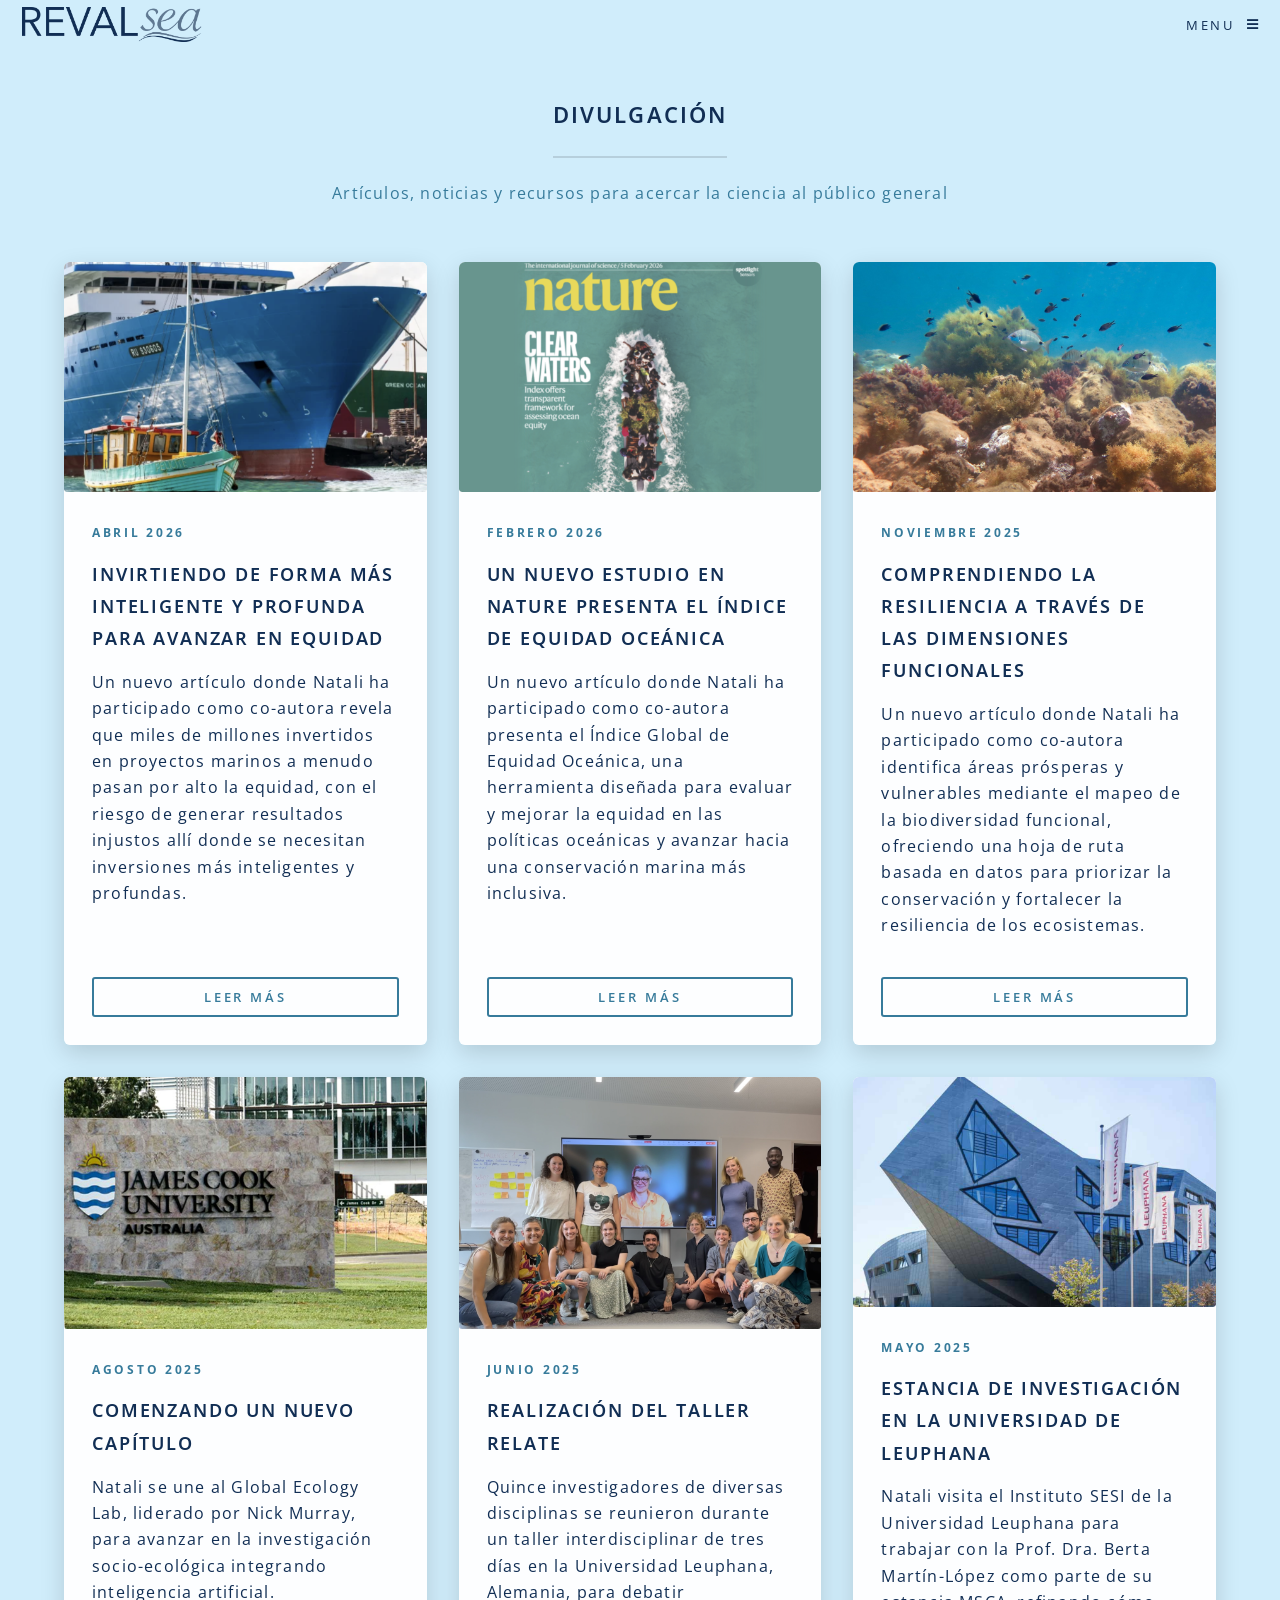
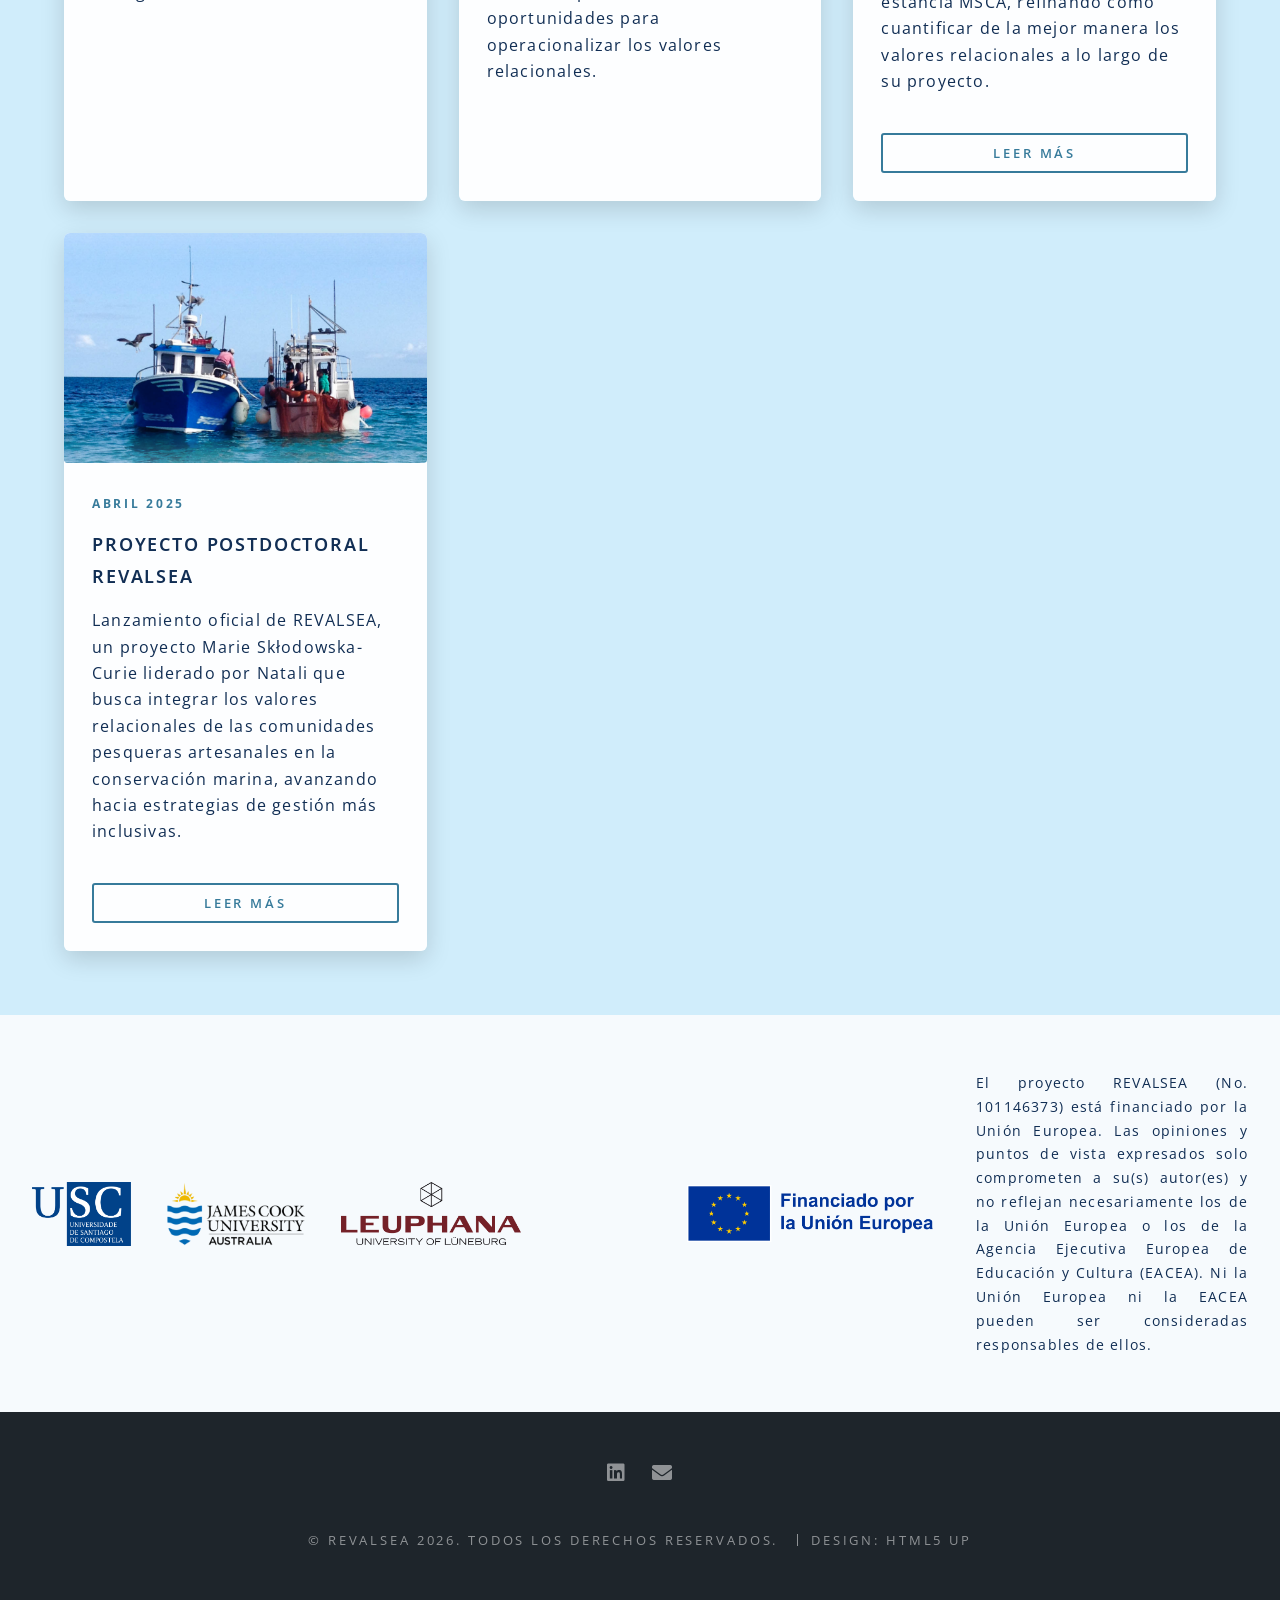
==== commit 44adf2df: "Update divulgación.html" ====
--- a/divulgación.html
+++ b/divulgación.html
@@ -18,16 +18,24 @@
 			<div id="page-wrapper">
 
 				<!-- Header -->
-					<header id="header" class="alt"> <h1><a href="index.html">revalsea</a></h1> 
-						<nav id="nav">
-							<ul>
-								<li class="special">
-									<a href="#menu" class="menuToggle"><span>Menu</span></a>
-									<div id="menu">
-										<ul>
-											<li><a href="index.html">Inicio</a></li>
-											<li><a href="generic.html">Equipo</a></li>
-											<li><a href="elements.html">Divulgación</a></li>
+					<header id="header" class="alt">
+
+							<h1 class="header-logo">
+								<a href="índice.html">
+									<img src="images/logocolor.png" alt="REVALSEA">
+								</a>
+							</h1>
+						
+							<nav id="nav">
+								<ul>
+									<li class="special">
+										<a href="#menu" class="menuToggle"><span>Menu</span></a>
+						
+										<div id="menu">
+											<ul>
+											<li><a href="índice.html">Inicio</a></li>
+											<li><a href="equipo.html">Equipo</a></li>
+											<li><a href="divulgación.html">Divulgación</a></li>
 										</ul>
 									</div>
 								</li>
--- a/assets/css/main.css
+++ b/assets/css/main.css
@@ -4503,3 +4503,662 @@
 	color: #fff !important;
 	margin-left: 0.5em;
 }
+
+
+/* Entidades colaboradoras */
+
+.collaborators-card {
+	padding: 2em 1.5em;
+  text-align: center;
+  background: rgba(255, 255, 255, 0.95);
+border-radius: 6px;
+box-shadow: 0 0.5em 1.5em rgba(0, 0, 0, 0.15);
+}
+
+  box-shadow: 0 4px 16px rgba(0, 0, 0, 0.08);
+}
+
+.collaborators-logos {
+  display: flex;
+  justify-content: center;
+  align-items: center;
+  flex-wrap: wrap;
+  gap: 2.5rem;
+}
+
+.collaborators-logos img {
+  display: block;
+  max-width: 320px;
+  max-height: 150px;
+  width: auto;
+  height: auto;
+  object-fit: contain;
+  margin: 0 auto;
+}
+
+/* Responsive */
+
+@media screen and (max-width: 736px) {
+
+  .collaborators-card {
+    padding: 1.5rem;
+  }
+
+  .collaborators-logos {
+    gap: 1.5rem;
+  }
+
+  .collaborators-logos img {
+    max-width: 240px;
+    max-height: 120px;
+  }
+
+}
+
+/* =========================================================
+   PORTADA REVALSEA
+   ========================================================= */
+
+
+/* =========================================================
+   LOGO EN CABECERA
+   ========================================================= */
+
+#header .header-logo {
+	position: absolute;
+
+	left: 1.4em;
+	top: 0;
+
+	height: 100%;
+
+	margin: 0;
+
+	display: flex;
+	align-items: center;
+
+	opacity: 1 !important;
+	pointer-events: auto !important;
+}
+
+
+/* Spectral oculta normalmente el título cuando el header
+   está en modo alt. Queremos que el logo siempre se vea. */
+
+#header.alt .header-logo {
+	opacity: 1 !important;
+	pointer-events: auto !important;
+}
+
+
+#header .header-logo a {
+	height: 100%;
+
+	display: flex;
+	align-items: center;
+
+	border-bottom: 0;
+}
+
+
+#header .header-logo img {
+	display: block;
+
+	width: auto;
+	height: 38px;
+
+	max-width: 180px;
+
+	object-fit: contain;
+}
+
+
+/* =========================================================
+   BANNER
+   ========================================================= */
+
+.pagina-index #banner {
+	height: auto;
+	min-height: 100vh;
+
+	padding: 5.5em 1.5em 8.5em 1.5em;
+
+	display: flex;
+	flex-direction: column;
+
+	justify-content: flex-start;
+	align-items: center;
+}
+
+
+/* =========================================================
+   CONTENIDO CENTRAL
+   ========================================================= */
+
+.pagina-index #banner .inner {
+	width: 100%;
+	max-width: 1100px;
+
+	margin: 0 auto;
+
+	display: flex;
+	flex-direction: column;
+
+	align-items: center;
+	justify-content: flex-start;
+
+	text-align: center;
+}
+
+
+/* =========================================================
+   PREGUNTA PRINCIPAL
+   ========================================================= */
+
+.banner-question {
+	margin: 0 0 0.65em 0;
+
+	font-size: 1.75em;
+	line-height: 1.25;
+
+	font-weight: 700;
+
+	letter-spacing: 0.035em;
+
+	text-transform: none;
+
+	color: #ffffff !important;
+}
+
+
+/* =========================================================
+   TEXTO PRINCIPAL
+   ========================================================= */
+
+.banner-subtitle {
+	width: 100%;
+	max-width: 1050px;
+
+	margin: 0 0 1.45em 0 !important;
+
+	font-size: 0.95em;
+	line-height: 1.6;
+
+	letter-spacing: 0.015em !important;
+
+	text-transform: none !important;
+
+	opacity: 0.92;
+}
+
+
+/* =========================================================
+   VIDEO VERTICAL 9:16
+   ========================================================= */
+
+.banner-video {
+	width: 240px;
+	max-width: 68vw;
+
+	aspect-ratio: 9 / 16;
+
+	margin: 0 auto 1.55em auto;
+
+	border-radius: 18px;
+
+	overflow: hidden;
+
+	background: #000;
+
+	box-shadow:
+		0 14px 35px rgba(0, 0, 0, 0.30);
+}
+
+
+.banner-video video {
+	display: block;
+
+	width: 100%;
+	height: 100%;
+
+	object-fit: cover;
+
+	background: #000;
+}
+
+
+/* =========================================================
+   ZONA ENCUESTA
+   ========================================================= */
+
+.survey-button {
+	text-align: center;
+
+	margin-top: 0.15em;
+
+	/* genera aire antes de "Conoce REVALSEA" */
+	margin-bottom: 4.5em;
+}
+
+
+/* =========================================================
+   BOTÓN ENCUESTA
+   ========================================================= */
+
+.survey-button .button {
+	min-width: 240px;
+
+	background-color: #e5710c !important;
+
+	color: #ffffff !important;
+
+	border: 2px solid #e5710c !important;
+
+	border-radius: 50px;
+
+	font-weight: 700;
+
+	letter-spacing: 0.08em;
+
+	box-shadow:
+		0 7px 22px rgba(0, 0, 0, 0.20);
+
+	transition:
+		transform 0.25s ease,
+		box-shadow 0.25s ease,
+		background-color 0.25s ease,
+		border-color 0.25s ease;
+}
+
+
+/* Hover */
+
+.survey-button .button:hover {
+	background-color: #ec974c !important;
+
+	border-color: #ec974c !important;
+
+	color: #ffffff !important;
+
+	transform: translateY(-2px);
+
+	box-shadow:
+		0 11px 28px rgba(0, 0, 0, 0.28);
+}
+
+
+/* =========================================================
+   DATOS ENCUESTA
+   ========================================================= */
+
+.survey-info {
+	margin: 0.9em 0 0 0 !important;
+
+	font-size: 0.74em !important;
+
+	line-height: 1.4;
+
+	font-weight: 600;
+
+	letter-spacing: 0.04em !important;
+
+	text-transform: none !important;
+
+	opacity: 0.90;
+}
+
+
+/* =========================================================
+   NOTA ENCUESTA
+   ========================================================= */
+
+.survey-note {
+	margin: 0.35em 0 0 0 !important;
+
+	font-size: 0.68em !important;
+
+	line-height: 1.4;
+
+	letter-spacing: 0.02em !important;
+
+	text-transform: none !important;
+
+	opacity: 0.72;
+}
+
+
+/* =========================================================
+   CONOCE REVALSEA
+   ========================================================= */
+
+.pagina-index #banner .more {
+	font-size: 0.95em;
+
+	font-weight: 600;
+
+	letter-spacing: 0.10em;
+
+	bottom: 1.8em;
+
+	opacity: 0.95;
+
+	text-transform: none;
+}
+
+
+/* =========================================================
+   MÓVIL
+   ========================================================= */
+
+@media screen and (max-width: 736px) {
+
+
+	/* ------------------------------
+	   Logo cabecera
+	   ------------------------------ */
+
+	#header .header-logo {
+		left: 1em;
+	}
+
+
+	#header .header-logo img {
+		height: 30px;
+
+		max-width: 140px;
+	}
+
+
+	/* ------------------------------
+	   Banner
+	   ------------------------------ */
+
+	.pagina-index #banner {
+		padding-top: 5em;
+
+		padding-left: 1.2em;
+		padding-right: 1.2em;
+
+		padding-bottom: 8em;
+	}
+
+
+	/* ------------------------------
+	   Pregunta
+	   ------------------------------ */
+
+	.banner-question {
+		font-size: 1.35em;
+
+		line-height: 1.3;
+
+		margin-bottom: 0.7em;
+	}
+
+
+	/* ------------------------------
+	   Texto
+	   ------------------------------ */
+
+	.banner-subtitle {
+		max-width: 92vw;
+
+		font-size: 0.87em;
+
+		line-height: 1.55;
+
+		margin-bottom: 1.25em !important;
+	}
+
+
+	/* ------------------------------
+	   Vídeo
+	   ------------------------------ */
+
+	.banner-video {
+		width: 220px;
+
+		max-width: 70vw;
+
+		margin-bottom: 1.3em;
+	}
+
+
+	/* ------------------------------
+	   Botón
+	   ------------------------------ */
+
+	.survey-button .button {
+		min-width: 220px;
+	}
+
+
+	.survey-button {
+		margin-bottom: 4em;
+	}
+
+
+	/* ------------------------------
+	   Información
+	   ------------------------------ */
+
+	.survey-info {
+		font-size: 0.70em !important;
+	}
+
+
+	.survey-note {
+		font-size: 0.64em !important;
+	}
+
+
+	/* ------------------------------
+	   Conoce REVALSEA
+	   ------------------------------ */
+
+	.pagina-index #banner .more {
+		font-size: 0.86em;
+
+		bottom: 1.5em;
+	}
+
+}
+/* =========================================================
+   PARTICIPA EN REVALSEA
+   ========================================================= */
+
+#participa {
+	padding-top: 4.5em;
+	padding-bottom: 4.5em;
+}
+
+
+/* =========================================================
+   TÍTULO Y TEXTO
+   ========================================================= */
+
+#participa .major {
+	margin-bottom: 2.2em;
+}
+
+
+#participa .major h2 {
+	text-transform: none;
+}
+
+
+#participa .major p {
+	max-width: 800px;
+
+	margin-left: auto;
+	margin-right: auto;
+
+	text-transform: none;
+}
+
+
+/* =========================================================
+   INFOGRAFÍA
+   ========================================================= */
+
+.revalsea-infografia {
+	width: 100%;
+	max-width: 700px;
+
+	margin: 0 auto 2.4em auto;
+
+	text-align: center;
+}
+
+
+.revalsea-infografia img {
+	display: block;
+
+	width: 100%;
+	height: auto;
+
+	margin: 0 auto;
+
+	border-radius: 16px;
+
+	box-shadow:
+		0 14px 35px rgba(0, 0, 0, 0.20);
+}
+
+
+/* =========================================================
+   ZONA BOTÓN
+   ========================================================= */
+
+.participa-button {
+	text-align: center;
+
+	margin-top: 1.5em;
+}
+
+
+/* =========================================================
+   BOTÓN ENCUESTA
+   ========================================================= */
+
+.participa-button .button {
+	min-width: 240px;
+
+	background-color: #e5710c !important;
+	color: #ffffff !important;
+
+	border: 2px solid #e5710c !important;
+	border-radius: 50px;
+
+	font-weight: 700;
+	letter-spacing: 0.08em;
+
+	box-shadow:
+		0 7px 22px rgba(0, 0, 0, 0.18);
+
+	transition:
+		transform 0.25s ease,
+		box-shadow 0.25s ease,
+		background-color 0.25s ease,
+		border-color 0.25s ease;
+}
+
+
+.participa-button .button:hover {
+	background-color: #ec974c !important;
+	border-color: #ec974c !important;
+
+	color: #ffffff !important;
+
+	transform: translateY(-2px);
+
+	box-shadow:
+		0 11px 28px rgba(0, 0, 0, 0.25);
+}
+
+
+/* =========================================================
+   INFORMACIÓN DE LA ENCUESTA
+   ========================================================= */
+
+.participa-info {
+	margin: 0.9em 0 0 0 !important;
+
+	font-size: 0.76em !important;
+	line-height: 1.4;
+
+	font-weight: 600;
+
+	letter-spacing: 0.04em !important;
+	text-transform: none !important;
+
+	opacity: 0.90;
+}
+
+
+/* =========================================================
+   NOTA
+   ========================================================= */
+
+.participa-note {
+	margin: 0.35em 0 0 0 !important;
+
+	font-size: 0.69em !important;
+	line-height: 1.4;
+
+	letter-spacing: 0.02em !important;
+	text-transform: none !important;
+
+	opacity: 0.75;
+}
+
+
+/* =========================================================
+   MÓVIL
+   ========================================================= */
+
+@media screen and (max-width: 736px) {
+
+	#participa {
+		padding-top: 3.5em;
+		padding-bottom: 3.5em;
+	}
+
+
+	#participa .major {
+		margin-bottom: 1.8em;
+	}
+
+
+	#participa .major p {
+		max-width: 92vw;
+	}
+
+
+	.revalsea-infografia {
+		max-width: 92vw;
+
+		margin-bottom: 2em;
+	}
+
+
+	.revalsea-infografia img {
+		border-radius: 12px;
+	}
+
+
+	.participa-button .button {
+		min-width: 220px;
+	}
+
+
+	.participa-info {
+		font-size: 0.72em !important;
+	}
+
+
+	.participa-note {
+		font-size: 0.65em !important;
+	}
+
+}
